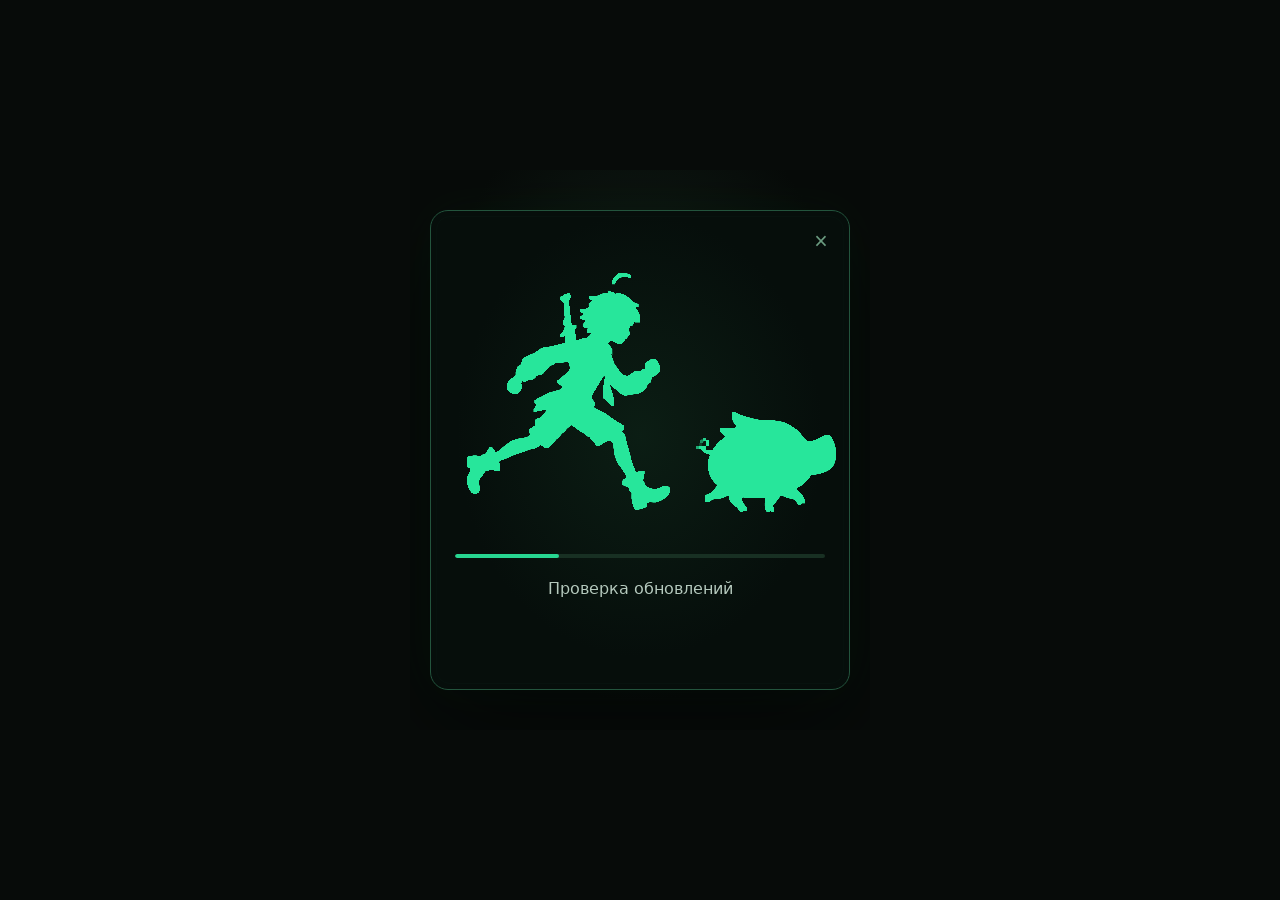
==== ui/index.html @ 2df4e23a "Add server picker with SinsWorld and upcoming Naruto server" ====
<!doctype html>
<html lang="ru"><head><meta charset="utf-8"><meta name="viewport" content="width=device-width,initial-scale=1">
<meta http-equiv="Content-Security-Policy" content="default-src 'self' data:; script-src 'self' 'unsafe-inline' 'unsafe-eval'; style-src 'self' 'unsafe-inline'; img-src 'self' data:; font-src 'self' data:; media-src 'self' https:; frame-src 'self'; connect-src 'none'; object-src 'none'; base-uri 'none'">
<title>SinsWorld</title><link rel="stylesheet" href="style.css"></head>
<body>
<div id="startup" class="startup"><iframe id="splash-frame" src="splash.html" title="Обновление лаунчера"></iframe><div id="startup-message" hidden><p id="startup-text"></p><button id="startup-continue">Открыть настройки</button><button id="startup-retry">Повторить</button></div></div>

<svg class="svg-library" xmlns="http://www.w3.org/2000/svg"><defs>
<symbol id="i-home" viewBox="0 0 24 24"><path d="m3 10 9-8 9 8M5 9v12h5v-7h4v7h5V9"/></symbol>
<symbol id="i-news" viewBox="0 0 24 24"><path d="M5 2h10l4 4v16H5zM14 2v5h5M8 11h8M8 15h8M8 19h6"/></symbol>
<symbol id="i-settings" viewBox="0 0 24 24"><path d="m9 2-1 3-3 1-3-1-1 4 3 2v3l-2 2 2 4 3-1 3 2 1 2 4-1v-3l3-2h3l1-4-3-2-1-3 1-3-4-2-2 2h-3z"/><circle cx="12" cy="12" r="3"/></symbol>
<symbol id="i-user" viewBox="0 0 24 24"><circle cx="12" cy="7" r="4"/><path d="M3 22v-3a9 9 0 0 1 18 0v3z"/></symbol>
<symbol id="i-lock" viewBox="0 0 24 24"><rect x="4" y="10" width="16" height="12" rx="2"/><path d="M8 10V6a4 4 0 0 1 8 0v4M12 15v3"/></symbol>
<symbol id="i-eye" viewBox="0 0 24 24"><path d="M2 12s4-7 10-7 10 7 10 7-4 7-10 7S2 12 2 12z"/><circle cx="12" cy="12" r="3"/></symbol>
<symbol id="i-folder" viewBox="0 0 24 24"><path d="M2 6V3h8l3 3h9v15H2z"/></symbol>
<symbol id="i-monitor" viewBox="0 0 24 24"><rect x="2" y="3" width="20" height="14" rx="1"/><path d="M12 17v5M6 22h12"/></symbol>
<symbol id="i-memory" viewBox="0 0 24 24"><rect x="5" y="5" width="14" height="14" rx="1"/><path d="M9 9h6v6H9zM8 1v4M12 1v4M16 1v4M8 19v4M12 19v4M16 19v4M1 8h4M1 12h4M1 16h4M19 8h4M19 12h4M19 16h4"/></symbol>
<symbol id="i-download" viewBox="0 0 24 24"><path d="M12 2v13m-5-5 5 5 5-5M3 16v6h18v-6"/></symbol>
</defs></svg>
<div id="app-stage" class="is-home"><div class="background"><img class="home-scene" src="home-scene.png" alt=""><img class="inner-scene" src="inner-scene.png" alt=""><video id="trailer" muted loop playsinline preload="metadata"></video></div><div class="shade"></div>
<div id="app" hidden>
<header><div class="brand"><span class="dragon-mark" aria-hidden="true">ϟ</span><span>SINS <b>WORLD</b></span></div><nav aria-label="Разделы лаунчера"><button class="active" data-page="home"><svg><use href="#i-home"/></svg>Играть</button><button data-page="news"><svg><use href="#i-news"/></svg>Новости</button><button data-page="settings"><svg><use href="#i-settings"/></svg>Настройки</button></nav><div class="drag-space pywebview-drag-region"></div><button id="profile-button"><span class="avatar" aria-hidden="true"></span><span id="profile-name">Аккаунт</span><span class="chevron">⌄</span></button><button id="music-toggle" type="button" aria-label="Выключить музыку" title="Музыка">♫</button><div class="window-controls"><button id="minimize" aria-label="Свернуть">−</button><button id="maximize" aria-label="Развернуть">□</button><button id="close" aria-label="Закрыть">×</button></div></header>
<main>
<section id="home" class="page active"><h1 class="wordmark">SINS <span>WORLD</span></h1><details id="server-selector" class="server-selector">
<summary aria-label="Выбор сервера"><span class="server-current"><span class="server-caption">Сервер</span><strong>SinsWorld</strong></span><span class="server-chevron" aria-hidden="true">⌄</span></summary>
<div class="server-menu" role="group" aria-label="Серверы">
<button id="server-sinsworld" class="server-option selected" type="button" aria-pressed="true"><span class="server-symbol" aria-hidden="true">S</span><span class="server-option-name">SinsWorld<small>Семь смертных грехов</small></span><span class="server-selected" aria-hidden="true">✓</span></button>
<button class="server-option coming-soon" type="button" disabled aria-label="Наруто — скоро"><span class="server-symbol naruto-symbol" aria-hidden="true">N</span><span class="server-option-name">Наруто<small>Новый мир шиноби</small></span><span class="server-soon">Скоро</span></button>
</div></details><button id="play" class="primary"><span class="play-icon">▶</span>Играть</button><button id="sync-mods" class="text-button">Проверить моды</button><span id="home-profile" hidden></span></section>
<section id="news" class="page"><h2>Новости</h2><div id="news-list" class="news-list"></div><button id="refresh-news" class="secondary">Обновить</button></section>
<section id="settings" class="page"><div class="settings-content"><h2>Настройки</h2><form id="settings-form">
<div class="settings-section active" data-settings-section="game">
<div class="setting-card"><svg><use href="#i-memory"/></svg><div><h3>Выделенная память</h3><p>Количество оперативной памяти,<br>выделяемой для игры.</p></div><div class="ram-control"><div><input name="ram_mb" aria-label="Память, МБ" type="range" min="1024" max="16384" step="1024"><output id="ram-value">6 ГБ</output></div><div class="range-ticks"><span>1 ГБ</span><span>4 ГБ</span><span>8 ГБ</span><span>16 ГБ</span></div></div></div>
<div class="setting-card"><svg><use href="#i-monitor"/></svg><div><h3>Разрешение экрана</h3><p>Выберите разрешение, в котором<br>будет запускаться игра.</p></div><select id="resolution-preset" aria-label="Разрешение экрана"><option value="1280x720">1280 × 720</option><option value="1600x900">1600 × 900</option><option value="1920x1080">1920 × 1080</option><option value="2560x1440">2560 × 1440</option><option value="3840x2160">3840 × 2160</option></select><input name="resolution_width" type="hidden"><input name="resolution_height" type="hidden"></div>
<div class="setting-card"><svg><use href="#i-monitor"/></svg><div><h3>Полноэкранный режим</h3><p>Запускать игру в полноэкранном режиме.</p></div><label class="switch"><input name="fullscreen" type="checkbox" aria-label="Полноэкранный режим"><span></span></label></div>
<div class="setting-card"><svg><use href="#i-folder"/></svg><div><h3>Папка игры</h3><p>Путь к папке с установленной игрой.</p></div><button id="game-folder" class="folder-field" type="button"><span id="game-directory">Папка игры</span><svg><use href="#i-folder"/></svg></button></div>
</div>
<div class="setting-card music-setting"><svg><use href="#i-monitor"/></svg><div><h3>Фоновая музыка</h3><p>Саундтреки мира SinsWorld.</p></div><input type="range" id="music-volume" aria-label="Громкость музыки" min="0" max="100" value="20"><button id="music-setting-toggle" type="button" class="text-button">Выключить</button></div><div class="form-actions"><button class="text-button save-settings" type="submit">✓ Сохранить изменения</button><span id="settings-result" role="status"></span></div></form></div></section>
<section id="account" class="page" data-mode="login"><div class="account-card"><div class="account-emblem"><svg><use href="#i-user"/></svg></div><h2 id="account-title">Вход в <span>аккаунт</span></h2><div id="signed-in" hidden><p id="signed-name"></p><button class="secondary" id="logout">Выйти</button></div><div id="account-forms"><form id="account-form" class="account-form"><label>Ник<div class="input-icon"><svg><use href="#i-user"/></svg><input id="nickname" placeholder="Введите ник" autocomplete="username" pattern="[A-Za-z0-9_]{3,16}" maxlength="16" required></div></label><label id="password-label">Пароль<div class="input-icon"><svg><use href="#i-lock"/></svg><input id="password" placeholder="Введите пароль" type="password" minlength="12" maxlength="128" autocomplete="current-password" required><button type="button" class="password-toggle" data-password="password" aria-label="Показать пароль"><svg><use href="#i-eye"/></svg></button></div></label><label id="repeat-label" hidden>Повтор пароля<div class="input-icon"><svg><use href="#i-lock"/></svg><input id="repeat" placeholder="Повторите пароль" type="password" maxlength="128" autocomplete="new-password"><button type="button" class="password-toggle" data-password="repeat" aria-label="Показать повтор пароля"><svg><use href="#i-eye"/></svg></button></div></label><label id="recovery-label" hidden>Код восстановления<input id="recovery" autocomplete="off"></label><label id="remember-label" class="check"><input id="remember" type="checkbox">Запомнить меня</label><button class="primary" id="account-submit">Войти</button></form><div class="auth-links"><button data-auth="register">Создать аккаунт</button><button data-auth="login" hidden>Уже есть аккаунт? Войти</button><button data-auth="recover">Восстановить доступ</button></div><p id="register-hint" class="hint" hidden>Сохраните код восстановления после регистрации.</p><div id="local-account" hidden><button id="local-profile" class="text-button">Использовать ник локально</button><p class="hint">Сервис аккаунтов ещё не подключён. Локальный ник не заменяет вход на сервере.</p></div></div><p id="account-result" class="hint" role="status"></p><div id="recovery-result" hidden><p>Сохраните код восстановления:</p><code id="recovery-code"></code><p class="hint">Код показывается один раз. Не передавайте его другим.</p></div></div></section>
</main>
<footer><div id="operation"><span class="status-dot"></span><div id="operation-progress" class="progress" hidden><i id="operation-fill"></i></div><span id="operation-text">Готов к запуску</span></div><button id="video-toggle" class="text-button" hidden>Пауза видео</button><span id="version"></span></footer>
</div></div><div id="toast" role="status" hidden></div>
<audio id="background-music" preload="metadata"></audio><script src="app.js"></script></body></html>
---- ui/style.css ----
@font-face{font-family:SinceSans;src:url(font.ttf)}:root{color-scheme:dark;--green:#42e6ad;--muted:#93a3a2;--line:#9cc4b520}*{box-sizing:border-box}body{margin:0;background:#050b09;color:#eff4f2;font:22px SinceSans,'Segoe UI',sans-serif;overflow:hidden}button,input,select{font:inherit}button{cursor:pointer;color:inherit;border:0;background:none}button:disabled{opacity:.45;cursor:wait}button:focus-visible,input:focus-visible,select:focus-visible{outline:2px solid var(--green);outline-offset:5px}[hidden]{display:none!important}.svg-library{position:absolute;width:0;height:0}svg{width:30px;height:30px;fill:none;stroke:currentColor;stroke-width:1.5;stroke-linecap:round;stroke-linejoin:round;flex-shrink:0}#app-stage{width:1672px;height:941px;position:absolute;top:50%;left:50%;transform-origin:center;overflow:hidden;isolation:isolate}.background,.shade{position:absolute;inset:0;z-index:-2}.background img,.background video{width:100%;height:100%;position:absolute;inset:0;object-fit:cover}.home-scene{display:none}.is-home .home-scene{display:block}.is-home .inner-scene{display:none}.background video{opacity:0;transition:opacity .8s}.background video.ready{opacity:.55}.shade{z-index:-1;background:linear-gradient(90deg,#020b08b5,#020b0870 55%,#020b087a)}.is-home .shade{background:linear-gradient(0deg,#020706aa,transparent 55%)}header{position:absolute;top:0;left:0;width:100%;height:94px;display:flex;align-items:center;padding:0 32px 0 46px;gap:35px;border-bottom:1px solid #adc9bb19;background:#02090770;z-index:3}.brand{display:flex;align-items:center;gap:24px;white-space:nowrap;font-size:22px;letter-spacing:5px;width:285px}.brand b{font-weight:400;color:var(--green)}.dragon-mark{font-family:Georgia,serif;color:var(--green);font-size:60px;line-height:1;transform:rotate(-15deg)}nav{display:flex;height:100%;gap:40px}nav button{display:flex;align-items:center;gap:18px;position:relative;padding:0 5px;font-size:22px;color:#9ea9ad;white-space:nowrap}nav button svg{width:31px;height:31px}nav button.active{color:var(--green)}nav button.active:after{content:'';position:absolute;bottom:0;height:2px;background:var(--green);left:0;right:0}nav button:hover{color:#f5fffb}.drag-space{align-self:stretch;flex:1;min-width:35px}#profile-button{display:flex;gap:15px;align-items:center;font-size:21px;white-space:nowrap;max-width:255px}.avatar{display:grid;place-items:center;width:40px;height:40px;background:linear-gradient(135deg,#9b7852,#60513b 50%,#273f38);font-size:30px;color:#e3d7aa;border-radius:3px}#profile-name{max-width:155px;overflow:hidden;text-overflow:ellipsis}.chevron{font-size:24px;color:#b4c7c2}.window-controls{display:flex;gap:15px}.window-controls button{font-size:30px;font-weight:200;width:32px;height:40px;color:#aab5b7}.window-controls button:hover{color:white}.window-controls #close:hover{color:#f19191}.is-home header{background:transparent;border:0;padding-left:60px;gap:28px}.is-home header .brand{display:none}.is-home nav{gap:50px;height:86px}.is-home nav button.active{color:#f5f8f6}.is-home nav button.active svg{color:var(--green)}
.page{display:none}.page.active{display:block}#home .wordmark{position:absolute;left:60px;top:429px;margin:0;font:52px Georgia,'Times New Roman',serif;letter-spacing:14px;font-weight:400;white-space:nowrap;line-height:1.8;text-shadow:0 2px 12px #000}#home .wordmark span{color:#409c7f}#play{position:absolute;left:60px;top:768px;width:393px;height:110px;display:flex;align-items:center;justify-content:center;gap:30px;font-size:42px;letter-spacing:1px;font-weight:400;border-radius:4px;background:linear-gradient(135deg,#2e9b74,#15634b);border:1px solid #40bd95;color:#e6f1e9}#play:hover{filter:brightness(1.16)}.play-icon{font-size:49px}#sync-mods{position:absolute;left:66px;top:883px;font-size:15px;color:#9ab8aa}.is-home footer{left:auto;right:58px;bottom:58px;width:580px;justify-content:flex-end;background:transparent;border:0;align-items:flex-end}#home-profile{display:none}h2{font-size:49px;font-weight:600;letter-spacing:-1px;margin:0 0 34px}h3{font-size:23px;font-weight:600;margin:0 0 8px}.eyebrow{color:var(--green);font-size:15px;letter-spacing:3px}.primary{background:linear-gradient(125deg,#00b798,#007258);color:#f6fffc;border:1px solid #12dcb4;border-radius:9px;padding:19px 27px;font-weight:600;transition:filter .15s}.primary:hover{filter:brightness(1.15)}.secondary{border:1px solid #427260;border-radius:6px;padding:12px 20px;color:#c3e3d5;background:#0d1c16c9}.secondary:hover{border-color:var(--green)}.text-button{font-size:18px;color:var(--green);padding:9px 0}.text-button:hover{color:#b7ffe6}input,select{display:block;width:100%;padding:14px 18px;background:#08130feb;border:1px solid #879b98;border-radius:9px;color:#edf3f0;outline:none}label{display:block;color:#d6dfdc;font-size:19px}label input{margin-top:9px}input::placeholder{color:#8c9998}input:focus,select:focus{border-color:var(--green)}.hint{color:var(--muted);font-size:17px;line-height:1.7}.check{display:flex;align-items:center;gap:15px;font-size:21px}.check input{display:inline;width:24px;height:24px;margin:0;accent-color:#00cd9b}#news{position:absolute;left:60px;top:162px;width:1163px;max-height:710px;overflow:auto;padding-bottom:30px}#news h2{font-size:64px;margin-bottom:35px}.news-item{padding:27px 0;border-top:1px solid #71958842}.news-item h3{font-size:30px;margin:10px 0}.news-item time{font-size:15px;color:var(--green)}.news-item p{font-size:21px;line-height:1.7;white-space:pre-wrap;color:#aab6b7}.news-item:first-child{padding:46px 40px 40px;min-height:304px;border:1px solid #71958869;border-radius:10px;background:linear-gradient(90deg,#07120fe8,#07120f66),url(world.png) center/cover;margin-bottom:32px}.news-item:first-child h3{font-size:43px;max-width:670px}.news-item:first-child p{max-width:620px}.news-item:first-child time{text-transform:uppercase;letter-spacing:2px}.news-item summary{color:var(--green);cursor:pointer;margin-top:15px}#refresh-news{margin-top:10px}
#settings{position:absolute;left:0;top:94px;width:100%;height:794px}.settings-tabs{position:absolute;left:38px;top:88px;width:287px;height:640px;border-right:1px solid #9cc4b51a;display:flex;flex-direction:column;gap:12px;padding-right:22px}.settings-tabs button{display:flex;align-items:center;gap:30px;height:58px;text-align:left;padding:0 29px;color:#8c9ca5;font-size:23px;border-radius:6px;position:relative}.settings-tabs button span{font-size:36px;width:30px;line-height:1}.settings-tabs button.selected{color:#eff9f5;background:#10271fbb}.settings-tabs button.selected:before{content:'';position:absolute;left:0;top:0;bottom:0;width:5px;border-radius:3px;background:var(--green)}.settings-tabs svg{color:#a0dfcb}.settings-content{position:absolute;left:358px;top:75px;width:897px;max-height:720px;overflow:auto;scrollbar-width:thin;scrollbar-color:#395c4c transparent;padding-bottom:20px}#settings h2{margin:0 0 34px}.settings-section{display:none}.settings-section.active{display:block}.setting-card{display:flex;align-items:center;gap:32px;border:1px solid #78908430;background:#0b1815a3;border-radius:12px;padding:24px 28px;margin-bottom:20px;min-height:125px}.setting-card>svg{width:34px;height:34px;color:#b7c5c5}.setting-card>div:not(.ram-control){min-width:315px}.setting-card h3{font-size:22px;white-space:nowrap}.setting-card p{margin:0;font-size:17px;line-height:1.4;color:#81949b}.setting-card select{width:393px;margin-left:auto;font-size:21px;border-color:#4061535e;background:#08130e80}.ram-control{margin-left:auto;width:425px}.ram-control>div:first-child{display:flex;align-items:center;gap:28px}.ram-control input{appearance:none;flex:1;width:300px;height:9px;border:0;border-radius:9px;padding:0;margin:0;background:linear-gradient(to right,var(--green) var(--range,33%),#273431 var(--range,33%));accent-color:var(--green)}.ram-control input::-webkit-slider-thumb{appearance:none;width:22px;height:22px;border:5px solid #96f3cd;border-radius:50%;background:#32cf90;box-shadow:0 0 0 4px #3fc38e1a}.ram-control output{color:var(--green);border:1px solid #35574b6b;border-radius:6px;font-size:23px;font-weight:600;text-align:center;min-width:90px;padding:9px 8px}.range-ticks{display:flex;justify-content:space-between;width:300px;margin-top:16px;font-size:14px;color:#7d929b}.switch{margin-left:auto;cursor:pointer}.switch input{position:absolute;opacity:0;width:1px;height:1px}.switch span{display:block;width:61px;height:34px;border-radius:30px;background:#34463f;padding:5px;transition:background .2s}.switch span:before{content:'';display:block;width:24px;height:24px;border-radius:50%;background:#e8fff5;transition:transform .2s}.switch input:checked+span{background:#30c58b}.switch input:checked+span:before{transform:translateX(27px)}.switch input:focus-visible+span{outline:2px solid var(--green);outline-offset:4px}.folder-field{display:flex;align-items:center;justify-content:space-between;gap:15px;margin-left:auto;padding:12px 15px;border:1px solid #40615377;border-radius:7px;width:405px;color:#91a1a8;font-size:18px;min-width:0;text-align:left}.folder-field span{overflow:hidden;text-overflow:ellipsis;white-space:nowrap}.folder-field svg{width:28px;height:28px}.settings-section>label{margin-bottom:24px}.settings-section details{margin-top:28px}.settings-section details label{margin-top:18px}.settings-section summary{color:#92b7a7;cursor:pointer}.form-actions{border-top:1px solid #9cc4b51a;padding-top:15px;display:flex;gap:25px;align-items:center}.save-settings{color:var(--green);font-size:18px}#settings-result{color:var(--green);font-size:16px}
#account{position:absolute;inset:94px 0 0;overflow:auto;scrollbar-width:thin;scrollbar-color:#395c4c transparent}#account .account-card{position:relative;margin-left:315px;padding-top:91px;width:510px;padding-bottom:55px}.account-emblem{display:flex;align-items:center;justify-content:center;width:130px;height:130px;border:1px solid #00a87e;border-radius:50%;color:#00e7bc;margin:0 auto 19px}.account-emblem svg{width:64px;height:64px;stroke-width:1.4}.account-card h2{text-align:center;font-size:38px;font-weight:600;letter-spacing:-.5px;white-space:nowrap;margin:0 0 48px}.account-card h2 span{color:#00e2b3}.account-form{display:grid;gap:24px}.account-form label{font-size:19px}.input-icon{position:relative;margin-top:9px}.input-icon input{height:54px;border-radius:9px;padding:12px 52px;margin:0;background:#07110cad}.input-icon>svg{position:absolute;left:17px;top:15px;width:24px;height:24px;color:#8d9999;pointer-events:none}.password-toggle{position:absolute;right:12px;top:12px;padding:3px;color:#8d9999}.password-toggle svg{width:24px;height:24px}.account-form .check{font-size:21px;margin-top:0}.account-form .primary{height:66px;font-size:23px;margin-top:0}.auth-links{display:flex;justify-content:space-between;gap:25px;margin-top:19px}.auth-links button{padding:0 0 3px;border-bottom:1px dashed #00d6aa;color:#00e2b3;font-size:20px;white-space:nowrap}#local-account{margin-top:25px}#local-account .hint{font-size:14px;margin-top:5px}#local-profile{font-size:16px}#account[data-mode=register] .account-card{margin-left:342px;width:456px;padding-top:62px}#account[data-mode=register] .account-card h2{font-size:43px;margin:0 0 29px}#account[data-mode=register] .account-emblem{margin-bottom:18px}#account[data-mode=register] .account-form{gap:21px}#account[data-mode=register] .auth-links{justify-content:center;margin-top:24px}#register-hint{text-align:center;font-size:15px}code{display:block;padding:16px;background:#13251a;color:#b9f9db;user-select:all;overflow-wrap:anywhere}
footer{position:absolute;bottom:20px;left:60px;right:60px;display:flex;align-items:center;gap:22px;color:#a5b8ae;font-size:15px;pointer-events:none}footer button{pointer-events:auto}#operation{display:flex;align-items:center;gap:16px;position:relative;min-width:0}.status-dot{width:15px;height:15px;border-radius:50%;background:#20a980;flex-shrink:0}#operation-text{overflow:hidden;white-space:nowrap;text-overflow:ellipsis;max-width:660px}.progress{position:absolute;bottom:38px;left:0;width:100%;height:4px;background:#203b2b;overflow:hidden}.progress i{display:block;height:100%;background:var(--green);width:0;transition:width .2s}#version{font-size:12px;opacity:.5;margin-left:auto}.is-home #version{display:none}.startup{position:fixed;inset:0;display:grid;place-content:center;background:#070b09;z-index:20}.startup iframe{width:460px;height:min(560px,100vh);border:0;background:transparent}#startup-message{max-width:430px;text-align:center;color:#9db3a5;padding:12px 18px;position:absolute;bottom:10px;left:50%;transform:translateX(-50%);background:#08150ef5;border-radius:9px;line-height:1.6;font-size:12px}#startup-message button{border:1px solid #365e44;padding:8px;margin:3px;border-radius:5px}#toast{position:fixed;bottom:40px;right:28px;max-width:460px;padding:15px 20px;border:1px solid #36664a;border-radius:8px;background:#102319f5;font-size:14px;line-height:1.7;z-index:25}@media(prefers-reduced-motion:reduce){*,*:before,*:after{transition:none!important;animation:none!important}}
.dragon-mark{display:block;flex:0 0 49px;width:49px;height:72px;background:url(home-scene.png) -46px -27px/334.4px 188.2px;color:transparent;transform:none}
.setting-card:nth-child(n+3){min-height:100px;padding-top:20px;padding-bottom:20px}
.avatar{position:relative;background:linear-gradient(#929791 0 28%,#6a726b 28% 82%,#999e98 82%);border-radius:2px}.avatar:before{content:'';position:absolute;left:7px;top:15px;width:7px;height:7px;background:#202c29;box-shadow:18px 0 #202c29,8px 12px #454f48}

/* Compact player settings: no administrator fields or unused sidebar. */
.settings-content{left:358px;top:60px;width:897px;max-height:740px}.setting-card{min-height:108px;margin-bottom:15px;padding:19px 26px}.setting-card:nth-child(n+3){min-height:85px;padding-top:15px;padding-bottom:15px}.music-setting input{accent-color:var(--green);width:210px;padding:0;height:7px;margin-left:auto}.music-setting .text-button{font-size:17px;min-width:105px}#music-toggle{font-size:27px;color:var(--green);padding:5px;min-width:32px}#music-toggle.muted{color:#72877d}#version{display:none}#settings h2{margin-bottom:25px}.form-actions{padding-top:6px}#sync-mods{display:none}
.settings-content{left:60px;width:1163px}

/* Server picker follows the existing minimal green launcher controls. */
.server-selector{position:absolute;left:60px;top:651px;width:393px;z-index:4}
.server-selector summary{list-style:none;display:flex;align-items:center;justify-content:space-between;height:84px;padding:15px 23px;background:#07130fdb;border:1px solid #6b9c844f;border-radius:5px;cursor:pointer;user-select:none}
.server-selector summary::-webkit-details-marker{display:none}
.server-selector summary:hover,.server-selector[open] summary{border-color:#56cda3}
.server-selector summary:focus-visible{outline:2px solid var(--green);outline-offset:5px}
.server-current{display:flex;flex-direction:column;gap:5px;text-align:left}
.server-caption{font-size:14px;color:#91a99c;letter-spacing:1px}
.server-current strong{font-size:25px;font-weight:500}
.server-chevron{color:#a0bfaf;font-size:25px;transition:transform .15s}
.server-selector[open] .server-chevron{transform:rotate(180deg)}
.server-menu{position:absolute;bottom:calc(100% + 10px);width:100%;padding:8px;background:#08150ff5;border:1px solid #628f765c;border-radius:7px;box-shadow:0 12px 32px #0005}
.server-option{display:flex;align-items:center;gap:14px;width:100%;padding:16px 12px;text-align:left;border-radius:4px;min-height:86px}
.server-option.selected{background:#17372b;color:#effbf5}
.server-option.selected:hover{background:#204d3b}
.server-symbol{display:grid;place-items:center;width:42px;height:42px;border-radius:6px;border:1px solid #58b28d66;color:#74d5ac;font-size:24px}
.server-option-name{display:flex;flex:1;min-width:0;flex-direction:column;gap:6px;font-size:23px}
.server-option-name small{font-size:13px;color:#91a99c;white-space:nowrap}
.server-selected{font-size:23px;color:var(--green)}
.server-option.coming-soon{opacity:1;color:#9aa99f;cursor:not-allowed}
.naruto-symbol{color:#cfa16e;border-color:#b9874f4d}
.server-soon{font-size:13px;padding:5px 9px;border-radius:4px;background:#a4773b22;color:#d7b585;white-space:nowrap}
.server-selector summary[aria-disabled=true]{opacity:.5;cursor:wait}
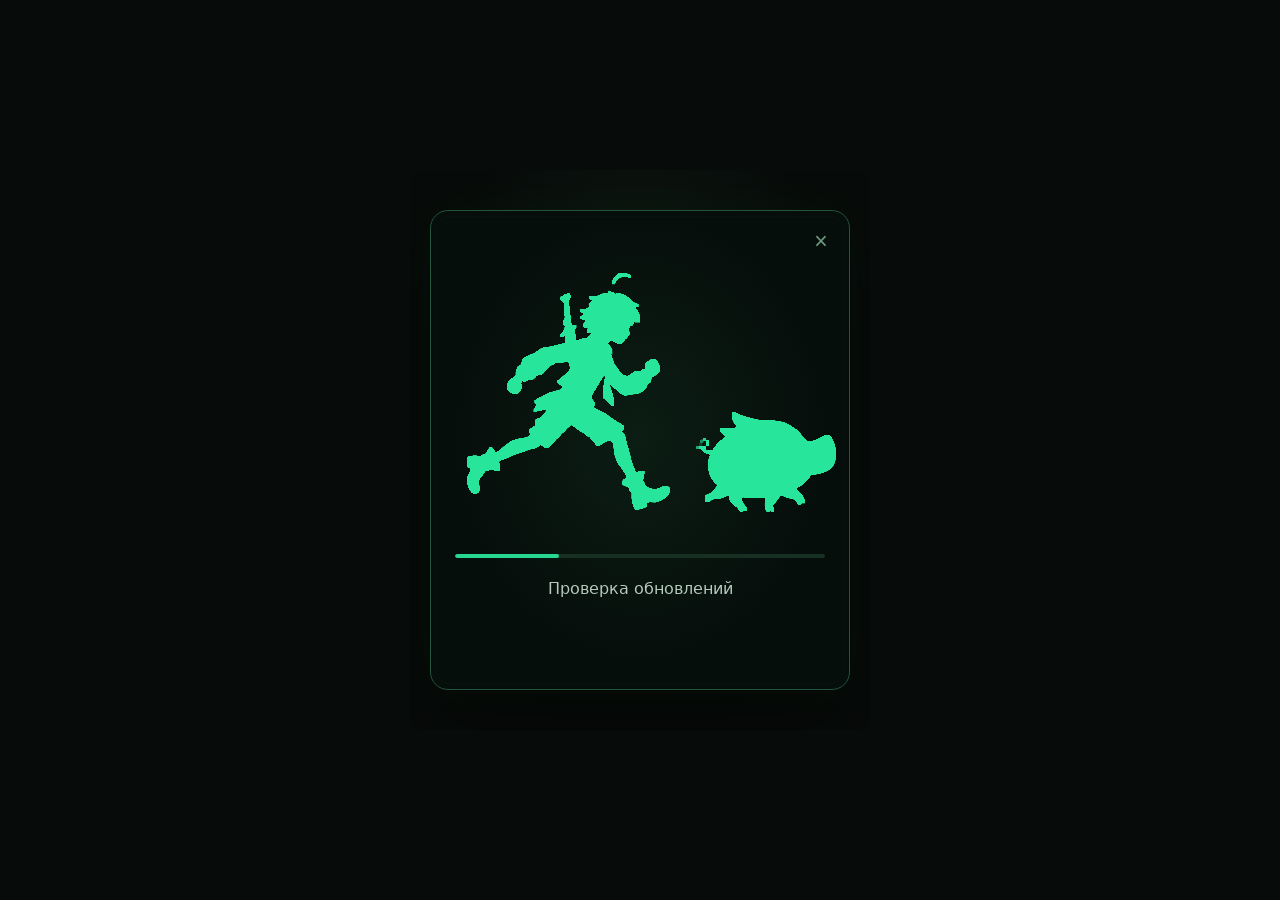
==== commit b3f84068: "Synchronize launcher profile head with authenticated SkinsRestorer skin; release 1.2.8" ====
--- a/ui/index.html
+++ b/ui/index.html
@@ -17,16 +17,17 @@
 <symbol id="i-memory" viewBox="0 0 24 24"><rect x="5" y="5" width="14" height="14" rx="1"/><path d="M9 9h6v6H9zM8 1v4M12 1v4M16 1v4M8 19v4M12 19v4M16 19v4M1 8h4M1 12h4M1 16h4M19 8h4M19 12h4M19 16h4"/></symbol>
 <symbol id="i-download" viewBox="0 0 24 24"><path d="M12 2v13m-5-5 5 5 5-5M3 16v6h18v-6"/></symbol>
 </defs></svg>
-<div id="app-stage" class="is-home"><div class="background"><img class="home-scene" src="home-scene.png" alt=""><img class="inner-scene" src="inner-scene.png" alt=""><video id="trailer" muted loop playsinline preload="metadata"></video></div><div class="shade"></div>
+<div id="app-stage" class="is-home"><div class="background"><img class="home-scene" src="home-scene.png" alt=""><img class="naruto-scene" src="naruto-scene.png" alt=""><img class="solo-scene" src="solo-scene.png" alt=""><img class="inner-scene" src="inner-scene.png" alt=""><video id="trailer" muted loop playsinline preload="metadata"></video></div><div class="shade"></div>
 <div id="app" hidden>
-<header><div class="brand"><span class="dragon-mark" aria-hidden="true">ϟ</span><span>SINS <b>WORLD</b></span></div><nav aria-label="Разделы лаунчера"><button class="active" data-page="home"><svg><use href="#i-home"/></svg>Играть</button><button data-page="news"><svg><use href="#i-news"/></svg>Новости</button><button data-page="settings"><svg><use href="#i-settings"/></svg>Настройки</button></nav><div class="drag-space pywebview-drag-region"></div><button id="profile-button"><span class="avatar" aria-hidden="true"></span><span id="profile-name">Аккаунт</span><span class="chevron">⌄</span></button><button id="music-toggle" type="button" aria-label="Выключить музыку" title="Музыка">♫</button><div class="window-controls"><button id="minimize" aria-label="Свернуть">−</button><button id="maximize" aria-label="Развернуть">□</button><button id="close" aria-label="Закрыть">×</button></div></header>
+<header><div class="brand"><span class="dragon-mark" aria-hidden="true">ϟ</span><span>SINS <b>WORLD</b></span></div><nav aria-label="Разделы лаунчера"><button class="active" data-page="home"><svg><use href="#i-home"/></svg>Играть</button><button data-page="news"><svg><use href="#i-news"/></svg>Новости</button><button data-page="settings"><svg><use href="#i-settings"/></svg>Настройки</button></nav><div class="drag-space pywebview-drag-region"></div><button id="profile-button"><span class="avatar" aria-hidden="true"><canvas id="profile-head" width="32" height="32" hidden></canvas></span><span id="profile-name">Аккаунт</span><span class="chevron">⌄</span></button><button id="music-toggle" type="button" aria-label="Выключить музыку" title="Музыка">♫</button><div class="window-controls"><button id="minimize" aria-label="Свернуть">−</button><button id="maximize" aria-label="Развернуть">□</button><button id="close" aria-label="Закрыть">×</button></div></header>
 <main>
-<section id="home" class="page active"><h1 class="wordmark">SINS <span>WORLD</span></h1><details id="server-selector" class="server-selector">
-<summary aria-label="Выбор сервера"><span class="server-current"><span class="server-caption">Сервер</span><strong>SinsWorld</strong></span><span class="server-chevron" aria-hidden="true">⌄</span></summary>
+<section id="home" class="page active"><h1 id="server-wordmark" class="wordmark">SINS <span>WORLD</span></h1><p id="server-subtitle" class="server-subtitle" hidden>МИР ШИНОБИ</p><details id="server-selector" class="server-selector">
+<summary aria-label="Выбор сервера"><span class="server-current"><span class="server-caption">Сервер</span><strong id="selected-server-name">SinsWorld</strong></span><span class="server-chevron" aria-hidden="true">⌄</span></summary>
 <div class="server-menu" role="group" aria-label="Серверы">
 <button id="server-sinsworld" class="server-option selected" type="button" aria-pressed="true"><span class="server-symbol" aria-hidden="true">S</span><span class="server-option-name">SinsWorld<small>Семь смертных грехов</small></span><span class="server-selected" aria-hidden="true">✓</span></button>
-<button class="server-option coming-soon" type="button" disabled aria-label="Наруто — скоро"><span class="server-symbol naruto-symbol" aria-hidden="true">N</span><span class="server-option-name">Наруто<small>Новый мир шиноби</small></span><span class="server-soon">Скоро</span></button>
-</div></details><button id="play" class="primary"><span class="play-icon">▶</span>Играть</button><button id="sync-mods" class="text-button">Проверить моды</button><span id="home-profile" hidden></span></section>
+<button id="server-naruto" class="server-option coming-soon" type="button" aria-pressed="false" aria-label="Наруто — скоро"><span class="server-symbol naruto-symbol" aria-hidden="true">N</span><span class="server-option-name">Наруто<small>Новый мир шиноби</small></span><span class="server-soon">Скоро</span></button>
+<button id="server-solo" class="server-option coming-soon" type="button" aria-pressed="false" aria-label="Solo Leveling — скоро"><span class="server-symbol solo-symbol" aria-hidden="true">SL</span><span class="server-option-name">Solo Leveling<small>Поднятие уровня в одиночку</small></span><span class="server-soon">Скоро</span></button>
+</div></details><button id="play" class="primary"><span class="play-icon" id="play-icon">▶</span><span id="play-label">Играть</span></button><button id="sync-mods" class="text-button">Проверить моды</button><span id="home-profile" hidden></span></section>
 <section id="news" class="page"><h2>Новости</h2><div id="news-list" class="news-list"></div><button id="refresh-news" class="secondary">Обновить</button></section>
 <section id="settings" class="page"><div class="settings-content"><h2>Настройки</h2><form id="settings-form">
 <div class="settings-section active" data-settings-section="game">
@@ -35,9 +36,9 @@
 <div class="setting-card"><svg><use href="#i-monitor"/></svg><div><h3>Полноэкранный режим</h3><p>Запускать игру в полноэкранном режиме.</p></div><label class="switch"><input name="fullscreen" type="checkbox" aria-label="Полноэкранный режим"><span></span></label></div>
 <div class="setting-card"><svg><use href="#i-folder"/></svg><div><h3>Папка игры</h3><p>Путь к папке с установленной игрой.</p></div><button id="game-folder" class="folder-field" type="button"><span id="game-directory">Папка игры</span><svg><use href="#i-folder"/></svg></button></div>
 </div>
-<div class="setting-card music-setting"><svg><use href="#i-monitor"/></svg><div><h3>Фоновая музыка</h3><p>Саундтреки мира SinsWorld.</p></div><input type="range" id="music-volume" aria-label="Громкость музыки" min="0" max="100" value="20"><button id="music-setting-toggle" type="button" class="text-button">Выключить</button></div><div class="form-actions"><button class="text-button save-settings" type="submit">✓ Сохранить изменения</button><span id="settings-result" role="status"></span></div></form></div></section>
+<div class="setting-card music-setting"><svg><use href="#i-monitor"/></svg><div><h3>Фоновая музыка</h3><p id="music-description">SinsWorld · Peaceful Forest</p></div><input type="range" id="music-volume" aria-label="Громкость музыки" min="0" max="100" value="20"><button id="music-setting-toggle" type="button" class="text-button">Выключить</button></div><details id="music-credits" class="music-credits" hidden><summary>О музыке</summary><p><span id="music-credits-tracks"></span> — Kevin MacLeod (incompetech.com). Лицензия Creative Commons Attribution 4.0: https://creativecommons.org/licenses/by/4.0/ . Аудио перекодировано в Ogg Vorbis. Тематическая подборка для сервера.</p></details><div class="form-actions"><button class="text-button save-settings" type="submit">✓ Сохранить изменения</button><span id="settings-result" role="status"></span></div></form></div></section>
 <section id="account" class="page" data-mode="login"><div class="account-card"><div class="account-emblem"><svg><use href="#i-user"/></svg></div><h2 id="account-title">Вход в <span>аккаунт</span></h2><div id="signed-in" hidden><p id="signed-name"></p><button class="secondary" id="logout">Выйти</button></div><div id="account-forms"><form id="account-form" class="account-form"><label>Ник<div class="input-icon"><svg><use href="#i-user"/></svg><input id="nickname" placeholder="Введите ник" autocomplete="username" pattern="[A-Za-z0-9_]{3,16}" maxlength="16" required></div></label><label id="password-label">Пароль<div class="input-icon"><svg><use href="#i-lock"/></svg><input id="password" placeholder="Введите пароль" type="password" minlength="12" maxlength="128" autocomplete="current-password" required><button type="button" class="password-toggle" data-password="password" aria-label="Показать пароль"><svg><use href="#i-eye"/></svg></button></div></label><label id="repeat-label" hidden>Повтор пароля<div class="input-icon"><svg><use href="#i-lock"/></svg><input id="repeat" placeholder="Повторите пароль" type="password" maxlength="128" autocomplete="new-password"><button type="button" class="password-toggle" data-password="repeat" aria-label="Показать повтор пароля"><svg><use href="#i-eye"/></svg></button></div></label><label id="recovery-label" hidden>Код восстановления<input id="recovery" autocomplete="off"></label><label id="remember-label" class="check"><input id="remember" type="checkbox">Запомнить меня</label><button class="primary" id="account-submit">Войти</button></form><div class="auth-links"><button data-auth="register">Создать аккаунт</button><button data-auth="login" hidden>Уже есть аккаунт? Войти</button><button data-auth="recover">Восстановить доступ</button></div><p id="register-hint" class="hint" hidden>Сохраните код восстановления после регистрации.</p><div id="local-account" hidden><button id="local-profile" class="text-button">Использовать ник локально</button><p class="hint">Сервис аккаунтов ещё не подключён. Локальный ник не заменяет вход на сервере.</p></div></div><p id="account-result" class="hint" role="status"></p><div id="recovery-result" hidden><p>Сохраните код восстановления:</p><code id="recovery-code"></code><p class="hint">Код показывается один раз. Не передавайте его другим.</p></div></div></section>
 </main>
 <footer><div id="operation"><span class="status-dot"></span><div id="operation-progress" class="progress" hidden><i id="operation-fill"></i></div><span id="operation-text">Готов к запуску</span></div><button id="video-toggle" class="text-button" hidden>Пауза видео</button><span id="version"></span></footer>
-</div></div><div id="toast" role="status" hidden></div>
+</div></div><section id="required-update" class="required-update" role="dialog" aria-modal="true" aria-labelledby="required-update-title" hidden><div class="update-card"><span class="update-emblem" aria-hidden="true">↓</span><h2 id="required-update-title">Доступна новая версия</h2><p id="required-update-message">Обновите лаунчер для продолжения.</p><button id="download-new" class="primary">Скачать новый</button><p id="required-update-status" role="status">Загрузка и установка начнутся здесь, без браузера.</p><button id="update-close" class="text-button">Закрыть лаунчер</button></div></section><div id="toast" role="status" hidden></div>
 <audio id="background-music" preload="metadata"></audio><script src="app.js"></script></body></html>
--- a/ui/style.css
+++ b/ui/style.css
@@ -2,13 +2,13 @@
 .page{display:none}.page.active{display:block}#home .wordmark{position:absolute;left:60px;top:429px;margin:0;font:52px Georgia,'Times New Roman',serif;letter-spacing:14px;font-weight:400;white-space:nowrap;line-height:1.8;text-shadow:0 2px 12px #000}#home .wordmark span{color:#409c7f}#play{position:absolute;left:60px;top:768px;width:393px;height:110px;display:flex;align-items:center;justify-content:center;gap:30px;font-size:42px;letter-spacing:1px;font-weight:400;border-radius:4px;background:linear-gradient(135deg,#2e9b74,#15634b);border:1px solid #40bd95;color:#e6f1e9}#play:hover{filter:brightness(1.16)}.play-icon{font-size:49px}#sync-mods{position:absolute;left:66px;top:883px;font-size:15px;color:#9ab8aa}.is-home footer{left:auto;right:58px;bottom:58px;width:580px;justify-content:flex-end;background:transparent;border:0;align-items:flex-end}#home-profile{display:none}h2{font-size:49px;font-weight:600;letter-spacing:-1px;margin:0 0 34px}h3{font-size:23px;font-weight:600;margin:0 0 8px}.eyebrow{color:var(--green);font-size:15px;letter-spacing:3px}.primary{background:linear-gradient(125deg,#00b798,#007258);color:#f6fffc;border:1px solid #12dcb4;border-radius:9px;padding:19px 27px;font-weight:600;transition:filter .15s}.primary:hover{filter:brightness(1.15)}.secondary{border:1px solid #427260;border-radius:6px;padding:12px 20px;color:#c3e3d5;background:#0d1c16c9}.secondary:hover{border-color:var(--green)}.text-button{font-size:18px;color:var(--green);padding:9px 0}.text-button:hover{color:#b7ffe6}input,select{display:block;width:100%;padding:14px 18px;background:#08130feb;border:1px solid #879b98;border-radius:9px;color:#edf3f0;outline:none}label{display:block;color:#d6dfdc;font-size:19px}label input{margin-top:9px}input::placeholder{color:#8c9998}input:focus,select:focus{border-color:var(--green)}.hint{color:var(--muted);font-size:17px;line-height:1.7}.check{display:flex;align-items:center;gap:15px;font-size:21px}.check input{display:inline;width:24px;height:24px;margin:0;accent-color:#00cd9b}#news{position:absolute;left:60px;top:162px;width:1163px;max-height:710px;overflow:auto;padding-bottom:30px}#news h2{font-size:64px;margin-bottom:35px}.news-item{padding:27px 0;border-top:1px solid #71958842}.news-item h3{font-size:30px;margin:10px 0}.news-item time{font-size:15px;color:var(--green)}.news-item p{font-size:21px;line-height:1.7;white-space:pre-wrap;color:#aab6b7}.news-item:first-child{padding:46px 40px 40px;min-height:304px;border:1px solid #71958869;border-radius:10px;background:linear-gradient(90deg,#07120fe8,#07120f66),url(world.png) center/cover;margin-bottom:32px}.news-item:first-child h3{font-size:43px;max-width:670px}.news-item:first-child p{max-width:620px}.news-item:first-child time{text-transform:uppercase;letter-spacing:2px}.news-item summary{color:var(--green);cursor:pointer;margin-top:15px}#refresh-news{margin-top:10px}
 #settings{position:absolute;left:0;top:94px;width:100%;height:794px}.settings-tabs{position:absolute;left:38px;top:88px;width:287px;height:640px;border-right:1px solid #9cc4b51a;display:flex;flex-direction:column;gap:12px;padding-right:22px}.settings-tabs button{display:flex;align-items:center;gap:30px;height:58px;text-align:left;padding:0 29px;color:#8c9ca5;font-size:23px;border-radius:6px;position:relative}.settings-tabs button span{font-size:36px;width:30px;line-height:1}.settings-tabs button.selected{color:#eff9f5;background:#10271fbb}.settings-tabs button.selected:before{content:'';position:absolute;left:0;top:0;bottom:0;width:5px;border-radius:3px;background:var(--green)}.settings-tabs svg{color:#a0dfcb}.settings-content{position:absolute;left:358px;top:75px;width:897px;max-height:720px;overflow:auto;scrollbar-width:thin;scrollbar-color:#395c4c transparent;padding-bottom:20px}#settings h2{margin:0 0 34px}.settings-section{display:none}.settings-section.active{display:block}.setting-card{display:flex;align-items:center;gap:32px;border:1px solid #78908430;background:#0b1815a3;border-radius:12px;padding:24px 28px;margin-bottom:20px;min-height:125px}.setting-card>svg{width:34px;height:34px;color:#b7c5c5}.setting-card>div:not(.ram-control){min-width:315px}.setting-card h3{font-size:22px;white-space:nowrap}.setting-card p{margin:0;font-size:17px;line-height:1.4;color:#81949b}.setting-card select{width:393px;margin-left:auto;font-size:21px;border-color:#4061535e;background:#08130e80}.ram-control{margin-left:auto;width:425px}.ram-control>div:first-child{display:flex;align-items:center;gap:28px}.ram-control input{appearance:none;flex:1;width:300px;height:9px;border:0;border-radius:9px;padding:0;margin:0;background:linear-gradient(to right,var(--green) var(--range,33%),#273431 var(--range,33%));accent-color:var(--green)}.ram-control input::-webkit-slider-thumb{appearance:none;width:22px;height:22px;border:5px solid #96f3cd;border-radius:50%;background:#32cf90;box-shadow:0 0 0 4px #3fc38e1a}.ram-control output{color:var(--green);border:1px solid #35574b6b;border-radius:6px;font-size:23px;font-weight:600;text-align:center;min-width:90px;padding:9px 8px}.range-ticks{display:flex;justify-content:space-between;width:300px;margin-top:16px;font-size:14px;color:#7d929b}.switch{margin-left:auto;cursor:pointer}.switch input{position:absolute;opacity:0;width:1px;height:1px}.switch span{display:block;width:61px;height:34px;border-radius:30px;background:#34463f;padding:5px;transition:background .2s}.switch span:before{content:'';display:block;width:24px;height:24px;border-radius:50%;background:#e8fff5;transition:transform .2s}.switch input:checked+span{background:#30c58b}.switch input:checked+span:before{transform:translateX(27px)}.switch input:focus-visible+span{outline:2px solid var(--green);outline-offset:4px}.folder-field{display:flex;align-items:center;justify-content:space-between;gap:15px;margin-left:auto;padding:12px 15px;border:1px solid #40615377;border-radius:7px;width:405px;color:#91a1a8;font-size:18px;min-width:0;text-align:left}.folder-field span{overflow:hidden;text-overflow:ellipsis;white-space:nowrap}.folder-field svg{width:28px;height:28px}.settings-section>label{margin-bottom:24px}.settings-section details{margin-top:28px}.settings-section details label{margin-top:18px}.settings-section summary{color:#92b7a7;cursor:pointer}.form-actions{border-top:1px solid #9cc4b51a;padding-top:15px;display:flex;gap:25px;align-items:center}.save-settings{color:var(--green);font-size:18px}#settings-result{color:var(--green);font-size:16px}
 #account{position:absolute;inset:94px 0 0;overflow:auto;scrollbar-width:thin;scrollbar-color:#395c4c transparent}#account .account-card{position:relative;margin-left:315px;padding-top:91px;width:510px;padding-bottom:55px}.account-emblem{display:flex;align-items:center;justify-content:center;width:130px;height:130px;border:1px solid #00a87e;border-radius:50%;color:#00e7bc;margin:0 auto 19px}.account-emblem svg{width:64px;height:64px;stroke-width:1.4}.account-card h2{text-align:center;font-size:38px;font-weight:600;letter-spacing:-.5px;white-space:nowrap;margin:0 0 48px}.account-card h2 span{color:#00e2b3}.account-form{display:grid;gap:24px}.account-form label{font-size:19px}.input-icon{position:relative;margin-top:9px}.input-icon input{height:54px;border-radius:9px;padding:12px 52px;margin:0;background:#07110cad}.input-icon>svg{position:absolute;left:17px;top:15px;width:24px;height:24px;color:#8d9999;pointer-events:none}.password-toggle{position:absolute;right:12px;top:12px;padding:3px;color:#8d9999}.password-toggle svg{width:24px;height:24px}.account-form .check{font-size:21px;margin-top:0}.account-form .primary{height:66px;font-size:23px;margin-top:0}.auth-links{display:flex;justify-content:space-between;gap:25px;margin-top:19px}.auth-links button{padding:0 0 3px;border-bottom:1px dashed #00d6aa;color:#00e2b3;font-size:20px;white-space:nowrap}#local-account{margin-top:25px}#local-account .hint{font-size:14px;margin-top:5px}#local-profile{font-size:16px}#account[data-mode=register] .account-card{margin-left:342px;width:456px;padding-top:62px}#account[data-mode=register] .account-card h2{font-size:43px;margin:0 0 29px}#account[data-mode=register] .account-emblem{margin-bottom:18px}#account[data-mode=register] .account-form{gap:21px}#account[data-mode=register] .auth-links{justify-content:center;margin-top:24px}#register-hint{text-align:center;font-size:15px}code{display:block;padding:16px;background:#13251a;color:#b9f9db;user-select:all;overflow-wrap:anywhere}
-footer{position:absolute;bottom:20px;left:60px;right:60px;display:flex;align-items:center;gap:22px;color:#a5b8ae;font-size:15px;pointer-events:none}footer button{pointer-events:auto}#operation{display:flex;align-items:center;gap:16px;position:relative;min-width:0}.status-dot{width:15px;height:15px;border-radius:50%;background:#20a980;flex-shrink:0}#operation-text{overflow:hidden;white-space:nowrap;text-overflow:ellipsis;max-width:660px}.progress{position:absolute;bottom:38px;left:0;width:100%;height:4px;background:#203b2b;overflow:hidden}.progress i{display:block;height:100%;background:var(--green);width:0;transition:width .2s}#version{font-size:12px;opacity:.5;margin-left:auto}.is-home #version{display:none}.startup{position:fixed;inset:0;display:grid;place-content:center;background:#070b09;z-index:20}.startup iframe{width:460px;height:min(560px,100vh);border:0;background:transparent}#startup-message{max-width:430px;text-align:center;color:#9db3a5;padding:12px 18px;position:absolute;bottom:10px;left:50%;transform:translateX(-50%);background:#08150ef5;border-radius:9px;line-height:1.6;font-size:12px}#startup-message button{border:1px solid #365e44;padding:8px;margin:3px;border-radius:5px}#toast{position:fixed;bottom:40px;right:28px;max-width:460px;padding:15px 20px;border:1px solid #36664a;border-radius:8px;background:#102319f5;font-size:14px;line-height:1.7;z-index:25}@media(prefers-reduced-motion:reduce){*,*:before,*:after{transition:none!important;animation:none!important}}
+footer{position:absolute;bottom:20px;left:60px;right:60px;display:flex;align-items:center;gap:22px;color:#a5b8ae;font-size:15px;pointer-events:none}footer button{pointer-events:auto}#operation{display:flex;align-items:center;gap:16px;position:relative;min-width:0}.status-dot{width:15px;height:15px;border-radius:50%;background:#20a980;flex-shrink:0}#operation-text{overflow:hidden;white-space:nowrap;text-overflow:ellipsis;max-width:660px}.progress{position:absolute;bottom:38px;left:0;width:100%;height:4px;background:#203b2b;overflow:hidden}.progress i{display:block;height:100%;background:var(--green);width:0;transition:width .2s}#version{font-size:12px;opacity:.5;margin-left:auto}.is-home #version{display:inline-block}.startup{position:fixed;inset:0;display:grid;place-content:center;background:#070b09;z-index:20}.startup iframe{width:460px;height:min(560px,100vh);border:0;background:transparent}#startup-message{max-width:430px;text-align:center;color:#9db3a5;padding:12px 18px;position:absolute;bottom:10px;left:50%;transform:translateX(-50%);background:#08150ef5;border-radius:9px;line-height:1.6;font-size:12px}#startup-message button{border:1px solid #365e44;padding:8px;margin:3px;border-radius:5px}#toast{position:fixed;bottom:40px;right:28px;max-width:460px;padding:15px 20px;border:1px solid #36664a;border-radius:8px;background:#102319f5;font-size:14px;line-height:1.7;z-index:25}@media(prefers-reduced-motion:reduce){*,*:before,*:after{transition:none!important;animation:none!important}}
 .dragon-mark{display:block;flex:0 0 49px;width:49px;height:72px;background:url(home-scene.png) -46px -27px/334.4px 188.2px;color:transparent;transform:none}
 .setting-card:nth-child(n+3){min-height:100px;padding-top:20px;padding-bottom:20px}
 .avatar{position:relative;background:linear-gradient(#929791 0 28%,#6a726b 28% 82%,#999e98 82%);border-radius:2px}.avatar:before{content:'';position:absolute;left:7px;top:15px;width:7px;height:7px;background:#202c29;box-shadow:18px 0 #202c29,8px 12px #454f48}
 
 /* Compact player settings: no administrator fields or unused sidebar. */
-.settings-content{left:358px;top:60px;width:897px;max-height:740px}.setting-card{min-height:108px;margin-bottom:15px;padding:19px 26px}.setting-card:nth-child(n+3){min-height:85px;padding-top:15px;padding-bottom:15px}.music-setting input{accent-color:var(--green);width:210px;padding:0;height:7px;margin-left:auto}.music-setting .text-button{font-size:17px;min-width:105px}#music-toggle{font-size:27px;color:var(--green);padding:5px;min-width:32px}#music-toggle.muted{color:#72877d}#version{display:none}#settings h2{margin-bottom:25px}.form-actions{padding-top:6px}#sync-mods{display:none}
+.settings-content{left:358px;top:60px;width:897px;max-height:740px}.setting-card{min-height:108px;margin-bottom:15px;padding:19px 26px}.setting-card:nth-child(n+3){min-height:85px;padding-top:15px;padding-bottom:15px}.music-setting input{accent-color:var(--green);width:210px;padding:0;height:7px;margin-left:auto}.music-setting .text-button{font-size:17px;min-width:105px}#music-toggle{font-size:27px;color:var(--green);padding:5px;min-width:32px}#music-toggle.muted{color:#72877d}#version{display:inline-block;font-size:15px;opacity:1;color:#c3d1cb;white-space:nowrap;flex-shrink:0;text-shadow:0 1px 4px #000}#settings h2{margin-bottom:25px}.form-actions{padding-top:6px}#sync-mods{display:none}
 .settings-content{left:60px;width:1163px}
 
 /* Server picker follows the existing minimal green launcher controls. */
@@ -34,3 +34,57 @@
 .naruto-symbol{color:#cfa16e;border-color:#b9874f4d}
 .server-soon{font-size:13px;padding:5px 9px;border-radius:4px;background:#a4773b22;color:#d7b585;white-space:nowrap}
 .server-selector summary[aria-disabled=true]{opacity:.5;cursor:wait}
+
+.naruto-scene{display:none}
+[data-server=naruto]{--green:#f5a448;--muted:#b5a89a}
+#app-stage[data-server=naruto] .background .home-scene,#app-stage[data-server=naruto] .background .inner-scene{display:none}
+#app-stage[data-server=naruto] .background .naruto-scene{display:block}
+#app-stage[data-server=naruto] .background video{display:none}
+#app-stage[data-server=naruto] .shade{background:linear-gradient(90deg,#090b0be6,transparent 70%),linear-gradient(0deg,#08070680,transparent 50%)}
+#app-stage[data-server=naruto] .wordmark{font-family:SinceSans,'Segoe UI',sans-serif;font-size:92px;font-weight:700;letter-spacing:4px;top:411px;color:#fff0db;line-height:1.1}
+.server-subtitle{position:absolute;left:65px;top:521px;color:#eab77d;letter-spacing:7px;font-size:19px;margin:0}
+#app-stage[data-server=naruto] #play{background:#715336;border-color:#a2784a;color:#d5c5af;cursor:not-allowed;opacity:.8;font-size:30px}
+#app-stage[data-server=naruto] .primary{background:linear-gradient(120deg,#bd792f,#704823);border-color:#d69b55}
+#app-stage[data-server=naruto] .server-selector summary{background:#16130ee8;border-color:#b98b565f}
+#app-stage[data-server=naruto] .server-menu{background:#16130ff7;border-color:#b98b565f}
+#app-stage[data-server=naruto] .server-option.selected{background:#64432166}
+#app-stage[data-server=naruto] .server-selected{color:#f5b366}
+#app-stage[data-server=naruto] .status-dot{background:#d99b4d}
+.server-option.coming-soon{cursor:pointer}
+.server-chevron{font-size:0;width:10px;height:10px;border:solid currentColor;border-width:0 2px 2px 0;transform:rotate(45deg)}
+.server-selector[open] .server-chevron{transform:rotate(225deg)}
+.required-update{position:fixed;inset:0;z-index:50;background:#030706e8;display:grid;place-items:center;padding:24px;backdrop-filter:blur(12px)}
+.update-card{width:min(460px,100%);padding:36px;background:#0d1712;border:1px solid #55756560;border-radius:12px;text-align:center}
+.update-card h2{font-size:25px;margin:20px 0 14px;letter-spacing:0}.update-card p{font-size:15px;line-height:1.6;color:#a4b4aa}.update-card .primary{width:100%;margin-top:12px;font-size:19px}.update-card .text-button{font-size:14px}.update-emblem{font-size:40px;color:var(--green)}
+html[data-server=naruto] .update-card{background:#19140e;border-color:#a87b4666}html[data-server=naruto] .update-card .primary{background:#99642c;border-color:#d9a05d}
+.server-option:not(.selected) .server-selected{visibility:hidden}
+#app-stage[data-server=naruto] .account-emblem{color:var(--green);border-color:#d29952}
+#app-stage[data-server=naruto] .account-card h2 span,#app-stage[data-server=naruto] .auth-links button{color:var(--green)}
+#app-stage[data-server=naruto] .auth-links button{border-color:#c18a49}
+#app-stage[data-server=naruto] .setting-card{background:#21180fb8;border-color:#b68b5540}
+#app-stage[data-server=naruto] .switch input:checked+span{background:#c8873d}
+
+/* Solo Leveling: a separate shadow realm theme. */
+.solo-scene{display:none}
+.solo-symbol{font-size:18px;color:#c2a2ff;border-color:#9466d477}
+[data-server=solo]{--green:#b58aff;--muted:#b6a9ce}
+#app-stage[data-server=solo] .background .home-scene,#app-stage[data-server=solo] .background .inner-scene,#app-stage[data-server=solo] .background .naruto-scene,#app-stage[data-server=solo] .background video{display:none}
+#app-stage[data-server=solo] .background .solo-scene{display:block}
+#app-stage[data-server=solo] .shade{background:linear-gradient(90deg,#060714d9,transparent 72%),linear-gradient(0deg,#08061380,transparent 50%)}
+#app-stage[data-server=solo] .wordmark{font-family:SinceSans,'Segoe UI',sans-serif;font-size:78px;font-weight:700;letter-spacing:5px;top:360px;line-height:1.05;color:#f0e8ff}
+#app-stage[data-server=solo] .server-subtitle{top:550px;color:#bf9df6;letter-spacing:5px}
+#app-stage[data-server=solo] #play{background:#382953;border-color:#8b67c2;color:#d4c5ed;cursor:not-allowed;opacity:.9;font-size:30px}
+#app-stage[data-server=solo] .primary{background:linear-gradient(120deg,#7748b5,#382157);border-color:#b184ec}
+#app-stage[data-server=solo] .server-selector summary,#app-stage[data-server=solo] .server-menu{background:#0f0c1af2;border-color:#9c71d56f}
+#app-stage[data-server=solo] .server-option.selected{background:#69438c66}
+#app-stage[data-server=solo] .server-selected,#app-stage[data-server=solo] .account-card h2 span,#app-stage[data-server=solo] .auth-links button{color:var(--green)}
+#app-stage[data-server=solo] .status-dot{background:#b58aff}
+#app-stage[data-server=solo] .account-emblem,#app-stage[data-server=solo] .auth-links button{border-color:#9a72d5;color:var(--green)}
+#app-stage[data-server=solo] .setting-card{background:#160e25c4;border-color:#a683db40}
+#app-stage[data-server=solo] .switch input:checked+span{background:#9060cb}
+#app-stage[data-server=solo] .server-soon{color:#c8a8f8;background:#9060cb22}
+html[data-server=solo] .update-card{background:#120d20;border-color:#9c71d566}html[data-server=solo] .update-card .primary{background:#663c97;border-color:#af82e9}
+
+.music-credits{color:var(--muted);font-size:14px;line-height:1.5;margin:8px 0 16px}.music-credits summary{cursor:pointer;color:var(--green)}.music-credits p{margin:10px 0}.music-setting #music-description{font-size:14px;max-width:320px}
+
+.avatar.has-skin{background:transparent}.avatar.has-skin:before{display:none}.avatar canvas{width:100%;height:100%;image-rendering:pixelated;position:relative;z-index:1}
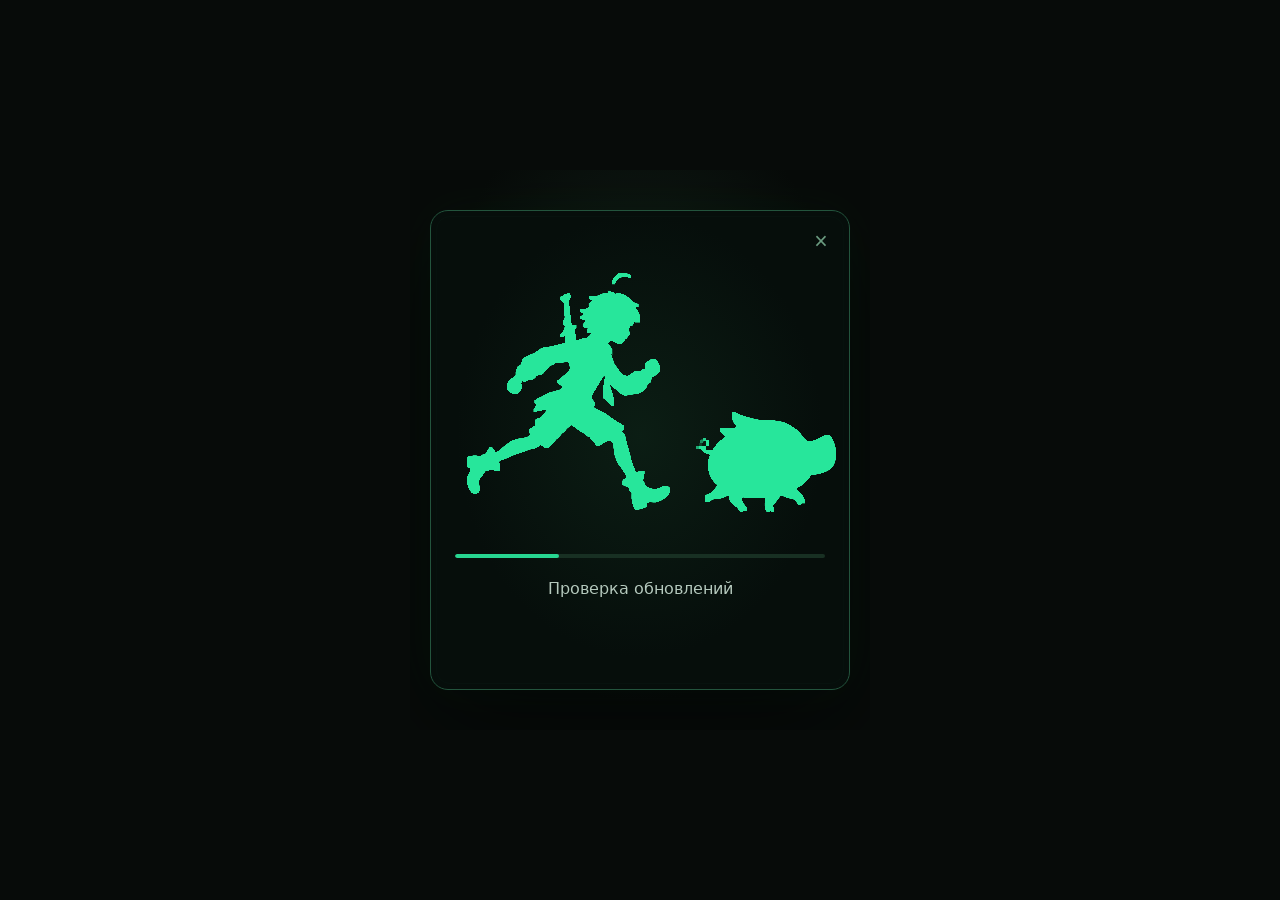
==== commit ddc2f9c1: "Add shared primary/satellite accounts, launcher skin controls and Java 17 SkinsRestorer adapter" ====
--- a/ui/index.html
+++ b/ui/index.html
@@ -37,7 +37,7 @@
 <div class="setting-card"><svg><use href="#i-folder"/></svg><div><h3>Папка игры</h3><p>Путь к папке с установленной игрой.</p></div><button id="game-folder" class="folder-field" type="button"><span id="game-directory">Папка игры</span><svg><use href="#i-folder"/></svg></button></div>
 </div>
 <div class="setting-card music-setting"><svg><use href="#i-monitor"/></svg><div><h3>Фоновая музыка</h3><p id="music-description">SinsWorld · Peaceful Forest</p></div><input type="range" id="music-volume" aria-label="Громкость музыки" min="0" max="100" value="20"><button id="music-setting-toggle" type="button" class="text-button">Выключить</button></div><details id="music-credits" class="music-credits" hidden><summary>О музыке</summary><p><span id="music-credits-tracks"></span> — Kevin MacLeod (incompetech.com). Лицензия Creative Commons Attribution 4.0: https://creativecommons.org/licenses/by/4.0/ . Аудио перекодировано в Ogg Vorbis. Тематическая подборка для сервера.</p></details><div class="form-actions"><button class="text-button save-settings" type="submit">✓ Сохранить изменения</button><span id="settings-result" role="status"></span></div></form></div></section>
-<section id="account" class="page" data-mode="login"><div class="account-card"><div class="account-emblem"><svg><use href="#i-user"/></svg></div><h2 id="account-title">Вход в <span>аккаунт</span></h2><div id="signed-in" hidden><p id="signed-name"></p><button class="secondary" id="logout">Выйти</button></div><div id="account-forms"><form id="account-form" class="account-form"><label>Ник<div class="input-icon"><svg><use href="#i-user"/></svg><input id="nickname" placeholder="Введите ник" autocomplete="username" pattern="[A-Za-z0-9_]{3,16}" maxlength="16" required></div></label><label id="password-label">Пароль<div class="input-icon"><svg><use href="#i-lock"/></svg><input id="password" placeholder="Введите пароль" type="password" minlength="12" maxlength="128" autocomplete="current-password" required><button type="button" class="password-toggle" data-password="password" aria-label="Показать пароль"><svg><use href="#i-eye"/></svg></button></div></label><label id="repeat-label" hidden>Повтор пароля<div class="input-icon"><svg><use href="#i-lock"/></svg><input id="repeat" placeholder="Повторите пароль" type="password" maxlength="128" autocomplete="new-password"><button type="button" class="password-toggle" data-password="repeat" aria-label="Показать повтор пароля"><svg><use href="#i-eye"/></svg></button></div></label><label id="recovery-label" hidden>Код восстановления<input id="recovery" autocomplete="off"></label><label id="remember-label" class="check"><input id="remember" type="checkbox">Запомнить меня</label><button class="primary" id="account-submit">Войти</button></form><div class="auth-links"><button data-auth="register">Создать аккаунт</button><button data-auth="login" hidden>Уже есть аккаунт? Войти</button><button data-auth="recover">Восстановить доступ</button></div><p id="register-hint" class="hint" hidden>Сохраните код восстановления после регистрации.</p><div id="local-account" hidden><button id="local-profile" class="text-button">Использовать ник локально</button><p class="hint">Сервис аккаунтов ещё не подключён. Локальный ник не заменяет вход на сервере.</p></div></div><p id="account-result" class="hint" role="status"></p><div id="recovery-result" hidden><p>Сохраните код восстановления:</p><code id="recovery-code"></code><p class="hint">Код показывается один раз. Не передавайте его другим.</p></div></div></section>
+<section id="account" class="page" data-mode="login"><div class="account-card"><div class="account-emblem"><svg><use href="#i-user"/></svg></div><h2 id="account-title">Вход в <span>аккаунт</span></h2><div id="signed-in" hidden><p id="signed-name"></p><section class="skin-panel" aria-labelledby="skin-title"><h3 id="skin-title">Мой скин</h3><p class="hint">Один скин для всех серверов сети.</p><label>Способ установки<select id="skin-mode"><option value="png">Загрузить PNG</option><option value="name">По нику Minecraft</option><option value="url">По ссылке на PNG</option></select></label><div id="skin-file-row"><button id="skin-pick" class="secondary" type="button">Выбрать PNG</button><span id="skin-file-name">Файл не выбран</span><img id="skin-preview" alt="Выбранный скин" hidden></div><label id="skin-value-row" hidden><span id="skin-value-label">Ник Minecraft</span><input id="skin-value" maxlength="2048" placeholder="Введите ник"></label><label>Модель<select id="skin-variant"><option value="classic">Steve — обычные руки</option><option value="slim">Alex — тонкие руки</option></select></label><p id="skin-upload-hint" class="hint">PNG 64×64 или 64×32 до 256 КБ. Изображение обрабатывается сервисом MineSkin.</p><button id="skin-save" class="primary" type="button">Установить скин</button><p id="skin-result" class="hint" role="status"></p></section><button class="secondary" id="logout">Выйти</button></div><div id="account-forms"><form id="account-form" class="account-form"><label>Ник<div class="input-icon"><svg><use href="#i-user"/></svg><input id="nickname" placeholder="Введите ник" autocomplete="username" pattern="[A-Za-z0-9_]{3,16}" maxlength="16" required></div></label><label id="password-label">Пароль<div class="input-icon"><svg><use href="#i-lock"/></svg><input id="password" placeholder="Введите пароль" type="password" minlength="12" maxlength="128" autocomplete="current-password" required><button type="button" class="password-toggle" data-password="password" aria-label="Показать пароль"><svg><use href="#i-eye"/></svg></button></div></label><label id="repeat-label" hidden>Повтор пароля<div class="input-icon"><svg><use href="#i-lock"/></svg><input id="repeat" placeholder="Повторите пароль" type="password" maxlength="128" autocomplete="new-password"><button type="button" class="password-toggle" data-password="repeat" aria-label="Показать повтор пароля"><svg><use href="#i-eye"/></svg></button></div></label><label id="recovery-label" hidden>Код восстановления<input id="recovery" autocomplete="off"></label><label id="remember-label" class="check"><input id="remember" type="checkbox">Запомнить меня</label><button class="primary" id="account-submit">Войти</button></form><div class="auth-links"><button data-auth="register">Создать аккаунт</button><button data-auth="login" hidden>Уже есть аккаунт? Войти</button><button data-auth="recover">Восстановить доступ</button></div><p id="register-hint" class="hint" hidden>Сохраните код восстановления после регистрации.</p><div id="local-account" hidden><button id="local-profile" class="text-button">Использовать ник локально</button><p class="hint">Сервис аккаунтов ещё не подключён. Локальный ник не заменяет вход на сервере.</p></div></div><p id="account-result" class="hint" role="status"></p><div id="recovery-result" hidden><p>Сохраните код восстановления:</p><code id="recovery-code"></code><p class="hint">Код показывается один раз. Не передавайте его другим.</p></div></div></section>
 </main>
 <footer><div id="operation"><span class="status-dot"></span><div id="operation-progress" class="progress" hidden><i id="operation-fill"></i></div><span id="operation-text">Готов к запуску</span></div><button id="video-toggle" class="text-button" hidden>Пауза видео</button><span id="version"></span></footer>
 </div></div><section id="required-update" class="required-update" role="dialog" aria-modal="true" aria-labelledby="required-update-title" hidden><div class="update-card"><span class="update-emblem" aria-hidden="true">↓</span><h2 id="required-update-title">Доступна новая версия</h2><p id="required-update-message">Обновите лаунчер для продолжения.</p><button id="download-new" class="primary">Скачать новый</button><p id="required-update-status" role="status">Загрузка и установка начнутся здесь, без браузера.</p><button id="update-close" class="text-button">Закрыть лаунчер</button></div></section><div id="toast" role="status" hidden></div>
--- a/ui/style.css
+++ b/ui/style.css
@@ -88,3 +88,7 @@
 .music-credits{color:var(--muted);font-size:14px;line-height:1.5;margin:8px 0 16px}.music-credits summary{cursor:pointer;color:var(--green)}.music-credits p{margin:10px 0}.music-setting #music-description{font-size:14px;max-width:320px}
 
 .avatar.has-skin{background:transparent}.avatar.has-skin:before{display:none}.avatar canvas{width:100%;height:100%;image-rendering:pixelated;position:relative;z-index:1}
+
+.skin-panel{margin:30px 0;padding:24px;border:1px solid #7b8b9860;border-radius:8px;background:#080d16bd}.skin-panel h3{font-size:25px}.skin-panel label{margin:16px 0;font-size:16px}.skin-panel select,.skin-panel input{margin-top:8px;padding:12px;font-size:16px}.skin-panel .hint{font-size:14px}.skin-panel .primary{width:100%;font-size:18px}.skin-panel #skin-file-row{display:flex;align-items:center;gap:12px;flex-wrap:wrap;font-size:14px;color:var(--muted)}#skin-preview{height:96px;width:96px;object-fit:contain;image-rendering:pixelated}#skin-file-name{max-width:220px;overflow-wrap:anywhere}
+
+#account[data-connected=true] .account-emblem{display:none}#account[data-connected=true] .account-card{padding-top:36px;width:600px;margin-left:310px}#account[data-connected=true] .account-card h2{margin-bottom:18px}#account[data-connected=true] .skin-panel{margin:18px 0}#account[data-connected=true] #signed-name{color:var(--green);font-size:22px}
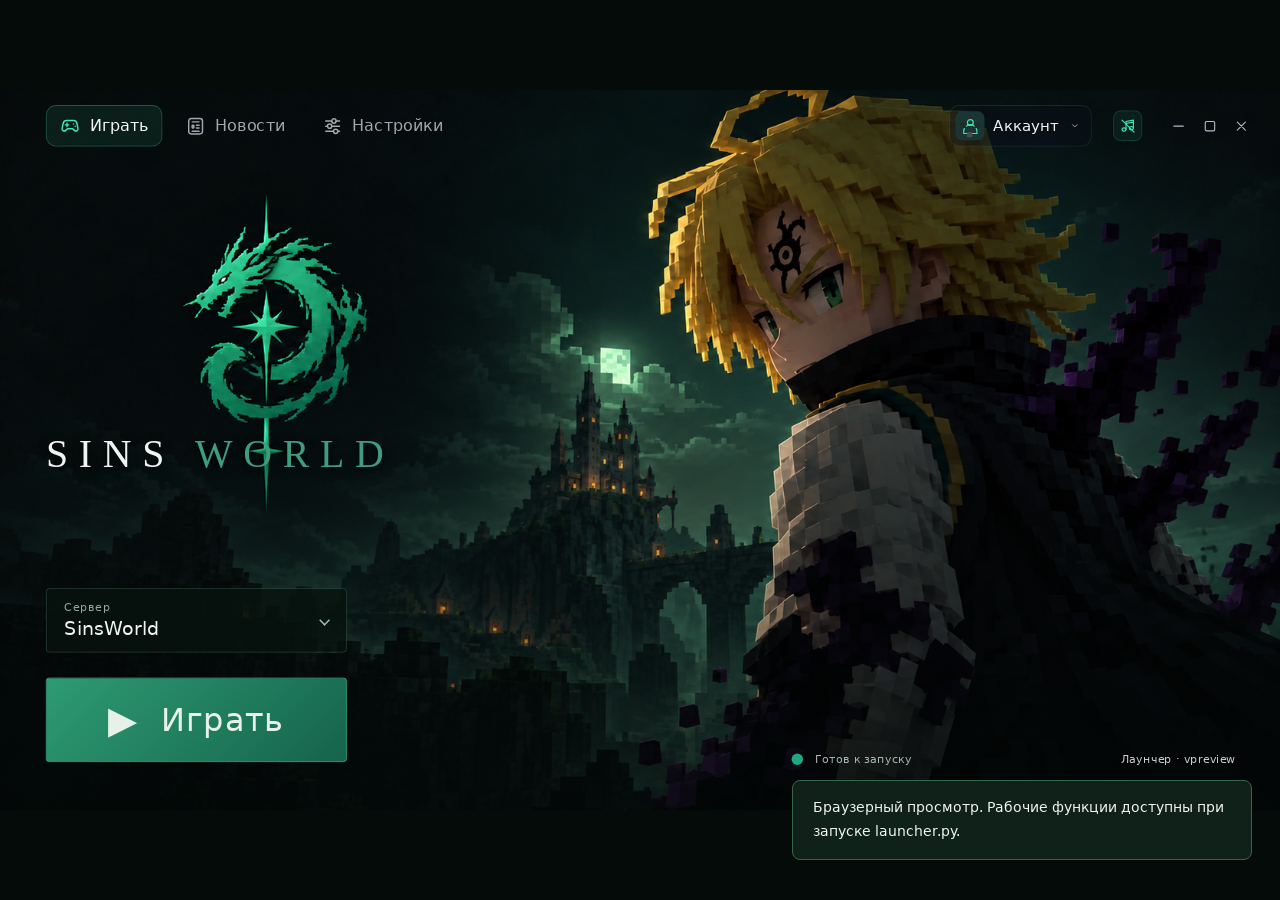
==== commit 1bbf2d60: "Polish account, music and window controls in launcher 1.2.10" ====
--- a/ui/index.html
+++ b/ui/index.html
@@ -6,9 +6,9 @@
 <div id="startup" class="startup"><iframe id="splash-frame" src="splash.html" title="Обновление лаунчера"></iframe><div id="startup-message" hidden><p id="startup-text"></p><button id="startup-continue">Открыть настройки</button><button id="startup-retry">Повторить</button></div></div>
 
 <svg class="svg-library" xmlns="http://www.w3.org/2000/svg"><defs>
-<symbol id="i-home" viewBox="0 0 24 24"><path d="m3 10 9-8 9 8M5 9v12h5v-7h4v7h5V9"/></symbol>
-<symbol id="i-news" viewBox="0 0 24 24"><path d="M5 2h10l4 4v16H5zM14 2v5h5M8 11h8M8 15h8M8 19h6"/></symbol>
-<symbol id="i-settings" viewBox="0 0 24 24"><path d="m9 2-1 3-3 1-3-1-1 4 3 2v3l-2 2 2 4 3-1 3 2 1 2 4-1v-3l3-2h3l1-4-3-2-1-3 1-3-4-2-2 2h-3z"/><circle cx="12" cy="12" r="3"/></symbol>
+<symbol id="i-home" viewBox="0 0 24 24"><path d="M8 5.5h8a4 4 0 0 1 3.9 3.1l1.3 6a2.5 2.5 0 0 1-4.2 2.3l-2-1.9H9l-2 1.9a2.5 2.5 0 0 1-4.2-2.3l1.3-6A4 4 0 0 1 8 5.5Z"/><path d="M6.5 10.5h4m-2-2v4M16 9.5h.01M18 12h.01"/></symbol>
+<symbol id="i-news" viewBox="0 0 24 24"><rect x="4" y="3" width="16" height="18" rx="3"/><path d="M8 7h8M13 11h3M13 14h3M8 18h8"/><rect x="8" y="11" width="2" height="3" rx=".5"/></symbol>
+<symbol id="i-settings" viewBox="0 0 24 24"><path d="M4 6h7m5 0h4M4 12h2m5 0h9M4 18h9m5 0h2"/><circle cx="13.5" cy="6" r="2.5"/><circle cx="8.5" cy="12" r="2.5"/><circle cx="15.5" cy="18" r="2.5"/></symbol>
 <symbol id="i-user" viewBox="0 0 24 24"><circle cx="12" cy="7" r="4"/><path d="M3 22v-3a9 9 0 0 1 18 0v3z"/></symbol>
 <symbol id="i-lock" viewBox="0 0 24 24"><rect x="4" y="10" width="16" height="12" rx="2"/><path d="M8 10V6a4 4 0 0 1 8 0v4M12 15v3"/></symbol>
 <symbol id="i-eye" viewBox="0 0 24 24"><path d="M2 12s4-7 10-7 10 7 10 7-4 7-10 7S2 12 2 12z"/><circle cx="12" cy="12" r="3"/></symbol>
@@ -16,10 +16,15 @@
 <symbol id="i-monitor" viewBox="0 0 24 24"><rect x="2" y="3" width="20" height="14" rx="1"/><path d="M12 17v5M6 22h12"/></symbol>
 <symbol id="i-memory" viewBox="0 0 24 24"><rect x="5" y="5" width="14" height="14" rx="1"/><path d="M9 9h6v6H9zM8 1v4M12 1v4M16 1v4M8 19v4M12 19v4M16 19v4M1 8h4M1 12h4M1 16h4M19 8h4M19 12h4M19 16h4"/></symbol>
 <symbol id="i-download" viewBox="0 0 24 24"><path d="M12 2v13m-5-5 5 5 5-5M3 16v6h18v-6"/></symbol>
+<symbol id="i-chevron" viewBox="0 0 24 24"><path d="m8 10 4 4 4-4"/></symbol>
+<symbol id="i-music" viewBox="0 0 24 24"><path d="M9 17V5l11-2v12M9 8l11-2"/><ellipse cx="6" cy="17" rx="3" ry="2.5"/><ellipse cx="17" cy="15" rx="3" ry="2.5"/><path class="music-slash" d="M3 3l18 18"/></symbol>
+<symbol id="i-minimize" viewBox="0 0 24 24"><path d="M5 12h14"/></symbol>
+<symbol id="i-maximize" viewBox="0 0 24 24"><rect x="5" y="5" width="14" height="14" rx="2"/></symbol>
+<symbol id="i-close" viewBox="0 0 24 24"><path d="m6 6 12 12M18 6 6 18"/></symbol>
 </defs></svg>
 <div id="app-stage" class="is-home"><div class="background"><img class="home-scene" src="home-scene.png" alt=""><img class="naruto-scene" src="naruto-scene.png" alt=""><img class="solo-scene" src="solo-scene.png" alt=""><img class="inner-scene" src="inner-scene.png" alt=""><video id="trailer" muted loop playsinline preload="metadata"></video></div><div class="shade"></div>
 <div id="app" hidden>
-<header><div class="brand"><span class="dragon-mark" aria-hidden="true">ϟ</span><span>SINS <b>WORLD</b></span></div><nav aria-label="Разделы лаунчера"><button class="active" data-page="home"><svg><use href="#i-home"/></svg>Играть</button><button data-page="news"><svg><use href="#i-news"/></svg>Новости</button><button data-page="settings"><svg><use href="#i-settings"/></svg>Настройки</button></nav><div class="drag-space pywebview-drag-region"></div><button id="profile-button"><span class="avatar" aria-hidden="true"><canvas id="profile-head" width="32" height="32" hidden></canvas></span><span id="profile-name">Аккаунт</span><span class="chevron">⌄</span></button><button id="music-toggle" type="button" aria-label="Выключить музыку" title="Музыка">♫</button><div class="window-controls"><button id="minimize" aria-label="Свернуть">−</button><button id="maximize" aria-label="Развернуть">□</button><button id="close" aria-label="Закрыть">×</button></div></header>
+<header><div class="brand"><span class="dragon-mark" aria-hidden="true">ϟ</span><span>SINS <b>WORLD</b></span></div><nav aria-label="Разделы лаунчера"><span class="nav-indicator" aria-hidden="true"></span><button class="active" data-page="home"><svg aria-hidden="true"><use href="#i-home"/></svg>Играть</button><button data-page="news"><svg aria-hidden="true"><use href="#i-news"/></svg>Новости</button><button data-page="settings"><svg><use href="#i-settings"/></svg>Настройки</button></nav><div class="drag-space pywebview-drag-region"></div><button id="profile-button"><span class="avatar" aria-hidden="true"><svg class="avatar-fallback"><use href="#i-user"/></svg><canvas id="profile-head" width="32" height="32" hidden></canvas></span><span id="profile-name">Аккаунт</span><svg class="chevron" aria-hidden="true"><use href="#i-chevron"/></svg></button><button id="music-toggle" type="button" aria-label="Выключить музыку" title="Музыка"><svg aria-hidden="true"><use href="#i-music"/></svg></button><div class="window-controls"><button id="minimize" aria-label="Свернуть" title="Свернуть"><svg aria-hidden="true"><use href="#i-minimize"/></svg></button><button id="maximize" aria-label="Развернуть" title="Развернуть"><svg aria-hidden="true"><use href="#i-maximize"/></svg></button><button id="close" aria-label="Закрыть" title="Закрыть"><svg aria-hidden="true"><use href="#i-close"/></svg></button></div></header>
 <main>
 <section id="home" class="page active"><h1 id="server-wordmark" class="wordmark">SINS <span>WORLD</span></h1><p id="server-subtitle" class="server-subtitle" hidden>МИР ШИНОБИ</p><details id="server-selector" class="server-selector">
 <summary aria-label="Выбор сервера"><span class="server-current"><span class="server-caption">Сервер</span><strong id="selected-server-name">SinsWorld</strong></span><span class="server-chevron" aria-hidden="true">⌄</span></summary>
@@ -42,3 +47,4 @@
 <footer><div id="operation"><span class="status-dot"></span><div id="operation-progress" class="progress" hidden><i id="operation-fill"></i></div><span id="operation-text">Готов к запуску</span></div><button id="video-toggle" class="text-button" hidden>Пауза видео</button><span id="version"></span></footer>
 </div></div><section id="required-update" class="required-update" role="dialog" aria-modal="true" aria-labelledby="required-update-title" hidden><div class="update-card"><span class="update-emblem" aria-hidden="true">↓</span><h2 id="required-update-title">Доступна новая версия</h2><p id="required-update-message">Обновите лаунчер для продолжения.</p><button id="download-new" class="primary">Скачать новый</button><p id="required-update-status" role="status">Загрузка и установка начнутся здесь, без браузера.</p><button id="update-close" class="text-button">Закрыть лаунчер</button></div></section><div id="toast" role="status" hidden></div>
 <audio id="background-music" preload="metadata"></audio><script src="app.js"></script></body></html>
+
--- a/ui/style.css
+++ b/ui/style.css
@@ -92,3 +92,43 @@
 .skin-panel{margin:30px 0;padding:24px;border:1px solid #7b8b9860;border-radius:8px;background:#080d16bd}.skin-panel h3{font-size:25px}.skin-panel label{margin:16px 0;font-size:16px}.skin-panel select,.skin-panel input{margin-top:8px;padding:12px;font-size:16px}.skin-panel .hint{font-size:14px}.skin-panel .primary{width:100%;font-size:18px}.skin-panel #skin-file-row{display:flex;align-items:center;gap:12px;flex-wrap:wrap;font-size:14px;color:var(--muted)}#skin-preview{height:96px;width:96px;object-fit:contain;image-rendering:pixelated}#skin-file-name{max-width:220px;overflow-wrap:anywhere}
 
 #account[data-connected=true] .account-emblem{display:none}#account[data-connected=true] .account-card{padding-top:36px;width:600px;margin-left:310px}#account[data-connected=true] .account-card h2{margin-bottom:18px}#account[data-connected=true] .skin-panel{margin:18px 0}#account[data-connected=true] #signed-name{color:var(--green);font-size:22px}
+
+/* Quiet navigation motion, using the selected server's accent. */
+nav,.is-home nav{position:relative;gap:12px;height:68px;align-self:center;align-items:stretch;isolation:isolate}
+nav button{padding:0 18px;gap:12px;border-radius:13px;font-size:21px;outline-offset:3px;transition:color 200ms ease,background-color 200ms ease}
+nav button svg{width:27px;height:27px;stroke-width:1.7;transition:transform 260ms cubic-bezier(.2,.8,.2,1),color 200ms ease}
+nav button:hover{background:#ffffff08}
+nav button:hover svg{transform:translateY(-2px)}
+nav button:active svg{transform:scale(.92)}
+nav button.active:after{display:none}
+nav button.active,.is-home nav button.active{color:#f5f8f6}
+nav button.active svg{color:var(--green)}
+.nav-indicator{position:absolute;top:7px;bottom:7px;left:0;width:0;border:1px solid color-mix(in srgb,var(--green) 30%,transparent);border-radius:13px;background:color-mix(in srgb,var(--green) 9%,transparent);pointer-events:none;z-index:-1;opacity:0}
+nav.motion-ready .nav-indicator{opacity:1;transition:transform 340ms cubic-bezier(.22,1,.36,1),width 340ms cubic-bezier(.22,1,.36,1),background-color 250ms ease,border-color 250ms ease}
+.page.active{animation:page-arrive 300ms cubic-bezier(.22,1,.36,1) both}
+@keyframes page-arrive{from{opacity:0;translate:0 9px}to{opacity:1;translate:0 0}}
+.primary,.secondary,.text-button,#profile-button,.server-option{transition:background-color 220ms ease,border-color 220ms ease,color 220ms ease,filter 220ms ease,box-shadow 220ms ease}
+@media(prefers-reduced-motion:reduce){*,*:before,*:after{transition:none!important;animation:none!important}nav button:hover svg,nav button:active svg{transform:none}}
+
+
+/* Compact account and window controls share the navigation's visual language. */
+#profile-button{height:54px;padding:6px 12px 6px 7px;gap:11px;border:1px solid #ffffff16;border-radius:13px;background:#0b111c66;font-size:20px;flex-shrink:0;transition:background-color 220ms ease,border-color 220ms ease,box-shadow 220ms ease}
+#profile-button:hover,#profile-button[aria-current="page"]{border-color:color-mix(in srgb,var(--green) 40%,transparent);background:color-mix(in srgb,var(--green) 10%,#0b111c);box-shadow:0 3px 16px #00000018}
+.avatar{width:38px;height:38px;border-radius:9px;overflow:hidden;background:color-mix(in srgb,var(--green) 10%,#162126);color:var(--green);flex-shrink:0}
+.avatar .avatar-fallback{width:23px;height:23px;stroke-width:1.6}
+.avatar.has-skin .avatar-fallback{display:none}
+#profile-button .chevron{width:18px;height:18px;color:#aab6bf;transition:transform 240ms ease,color 220ms ease}
+#profile-button:hover .chevron,#profile-button[aria-current="page"] .chevron{color:var(--green);transform:translateY(2px)}
+#music-toggle,.window-controls button{width:38px;min-width:38px;height:40px;padding:8px;display:grid;place-items:center;border:1px solid transparent;border-radius:10px;flex-shrink:0;transition:color 200ms ease,background-color 200ms ease,border-color 200ms ease}
+#music-toggle svg,.window-controls svg{width:21px;height:21px;stroke-width:1.7;transition:transform 220ms ease}
+#music-toggle{color:var(--green);background:color-mix(in srgb,var(--green) 8%,transparent);border-color:color-mix(in srgb,var(--green) 18%,transparent)}
+#music-toggle:hover{background:color-mix(in srgb,var(--green) 17%,transparent);border-color:color-mix(in srgb,var(--green) 38%,transparent)}
+#music-toggle.muted{color:#8a96a3;background:#ffffff04;border-color:#ffffff10}
+#music-toggle .music-slash{display:none}
+#music-toggle.muted .music-slash{display:block}
+.window-controls{gap:3px;flex-shrink:0}
+.window-controls button{color:#aeb9c5}
+.window-controls button:hover{color:#f2f6fa;background:#ffffff0d;border-color:#ffffff12}
+.window-controls #close:hover{color:#ffb3bc;background:#ed4b6529;border-color:#ed4b6540}
+#music-toggle:active svg,.window-controls button:active svg{transform:scale(.88)}
+@media(prefers-reduced-motion:reduce){#profile-button .chevron,#music-toggle:active svg,.window-controls button:active svg{transform:none}}
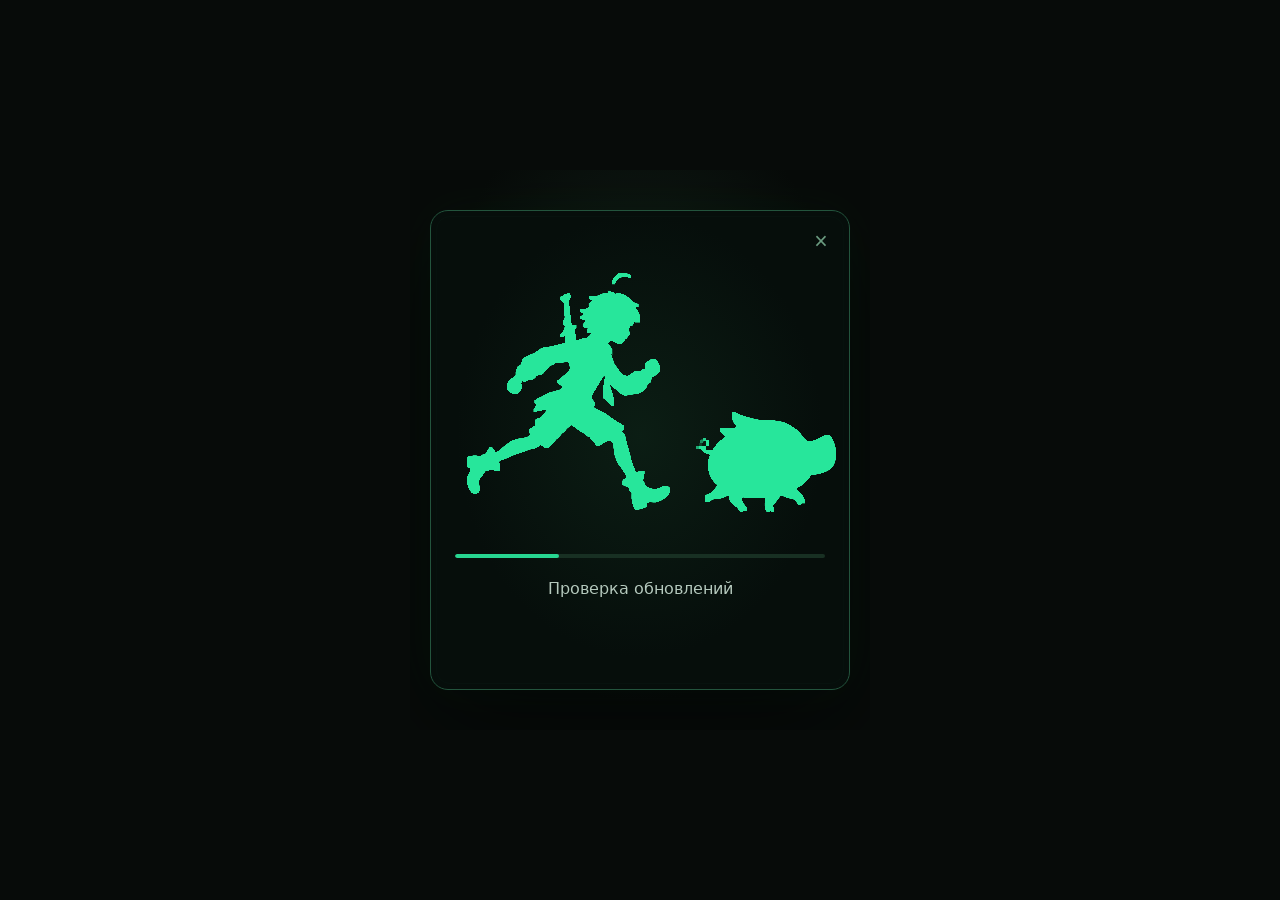
==== commit 03541330: "Package 18 verified supplied Solo Leveling OST tracks in launcher 1.2.11" ====
--- a/ui/index.html
+++ b/ui/index.html
@@ -41,7 +41,7 @@
 <div class="setting-card"><svg><use href="#i-monitor"/></svg><div><h3>Полноэкранный режим</h3><p>Запускать игру в полноэкранном режиме.</p></div><label class="switch"><input name="fullscreen" type="checkbox" aria-label="Полноэкранный режим"><span></span></label></div>
 <div class="setting-card"><svg><use href="#i-folder"/></svg><div><h3>Папка игры</h3><p>Путь к папке с установленной игрой.</p></div><button id="game-folder" class="folder-field" type="button"><span id="game-directory">Папка игры</span><svg><use href="#i-folder"/></svg></button></div>
 </div>
-<div class="setting-card music-setting"><svg><use href="#i-monitor"/></svg><div><h3>Фоновая музыка</h3><p id="music-description">SinsWorld · Peaceful Forest</p></div><input type="range" id="music-volume" aria-label="Громкость музыки" min="0" max="100" value="20"><button id="music-setting-toggle" type="button" class="text-button">Выключить</button></div><details id="music-credits" class="music-credits" hidden><summary>О музыке</summary><p><span id="music-credits-tracks"></span> — Kevin MacLeod (incompetech.com). Лицензия Creative Commons Attribution 4.0: https://creativecommons.org/licenses/by/4.0/ . Аудио перекодировано в Ogg Vorbis. Тематическая подборка для сервера.</p></details><div class="form-actions"><button class="text-button save-settings" type="submit">✓ Сохранить изменения</button><span id="settings-result" role="status"></span></div></form></div></section>
+<div class="setting-card music-setting"><svg><use href="#i-monitor"/></svg><div><h3>Фоновая музыка</h3><p id="music-description">SinsWorld · Peaceful Forest</p></div><input type="range" id="music-volume" aria-label="Громкость музыки" min="0" max="100" value="20"><button id="music-setting-toggle" type="button" class="text-button">Выключить</button></div><details id="music-credits" class="music-credits" hidden><summary>О музыке</summary><p id="music-cc-credits"><span id="music-credits-tracks"></span> — Kevin MacLeod (incompetech.com). Лицензия Creative Commons Attribution 4.0: https://creativecommons.org/licenses/by/4.0/ . Аудио перекодировано в Ogg Vorbis. Тематическая подборка для сервера.</p><p id="music-solo-credits" hidden>Solo Leveling Original Soundtrack — Hiroyuki Sawano. Вокал: XAI, Hannah Grace, Benjamin, mpi и Laco. 18 треков из предоставленного архива. Аудио перекодировано в Ogg Vorbis.</p></details><div class="form-actions"><button class="text-button save-settings" type="submit">✓ Сохранить изменения</button><span id="settings-result" role="status"></span></div></form></div></section>
 <section id="account" class="page" data-mode="login"><div class="account-card"><div class="account-emblem"><svg><use href="#i-user"/></svg></div><h2 id="account-title">Вход в <span>аккаунт</span></h2><div id="signed-in" hidden><p id="signed-name"></p><section class="skin-panel" aria-labelledby="skin-title"><h3 id="skin-title">Мой скин</h3><p class="hint">Один скин для всех серверов сети.</p><label>Способ установки<select id="skin-mode"><option value="png">Загрузить PNG</option><option value="name">По нику Minecraft</option><option value="url">По ссылке на PNG</option></select></label><div id="skin-file-row"><button id="skin-pick" class="secondary" type="button">Выбрать PNG</button><span id="skin-file-name">Файл не выбран</span><img id="skin-preview" alt="Выбранный скин" hidden></div><label id="skin-value-row" hidden><span id="skin-value-label">Ник Minecraft</span><input id="skin-value" maxlength="2048" placeholder="Введите ник"></label><label>Модель<select id="skin-variant"><option value="classic">Steve — обычные руки</option><option value="slim">Alex — тонкие руки</option></select></label><p id="skin-upload-hint" class="hint">PNG 64×64 или 64×32 до 256 КБ. Изображение обрабатывается сервисом MineSkin.</p><button id="skin-save" class="primary" type="button">Установить скин</button><p id="skin-result" class="hint" role="status"></p></section><button class="secondary" id="logout">Выйти</button></div><div id="account-forms"><form id="account-form" class="account-form"><label>Ник<div class="input-icon"><svg><use href="#i-user"/></svg><input id="nickname" placeholder="Введите ник" autocomplete="username" pattern="[A-Za-z0-9_]{3,16}" maxlength="16" required></div></label><label id="password-label">Пароль<div class="input-icon"><svg><use href="#i-lock"/></svg><input id="password" placeholder="Введите пароль" type="password" minlength="12" maxlength="128" autocomplete="current-password" required><button type="button" class="password-toggle" data-password="password" aria-label="Показать пароль"><svg><use href="#i-eye"/></svg></button></div></label><label id="repeat-label" hidden>Повтор пароля<div class="input-icon"><svg><use href="#i-lock"/></svg><input id="repeat" placeholder="Повторите пароль" type="password" maxlength="128" autocomplete="new-password"><button type="button" class="password-toggle" data-password="repeat" aria-label="Показать повтор пароля"><svg><use href="#i-eye"/></svg></button></div></label><label id="recovery-label" hidden>Код восстановления<input id="recovery" autocomplete="off"></label><label id="remember-label" class="check"><input id="remember" type="checkbox">Запомнить меня</label><button class="primary" id="account-submit">Войти</button></form><div class="auth-links"><button data-auth="register">Создать аккаунт</button><button data-auth="login" hidden>Уже есть аккаунт? Войти</button><button data-auth="recover">Восстановить доступ</button></div><p id="register-hint" class="hint" hidden>Сохраните код восстановления после регистрации.</p><div id="local-account" hidden><button id="local-profile" class="text-button">Использовать ник локально</button><p class="hint">Сервис аккаунтов ещё не подключён. Локальный ник не заменяет вход на сервере.</p></div></div><p id="account-result" class="hint" role="status"></p><div id="recovery-result" hidden><p>Сохраните код восстановления:</p><code id="recovery-code"></code><p class="hint">Код показывается один раз. Не передавайте его другим.</p></div></div></section>
 </main>
 <footer><div id="operation"><span class="status-dot"></span><div id="operation-progress" class="progress" hidden><i id="operation-fill"></i></div><span id="operation-text">Готов к запуску</span></div><button id="video-toggle" class="text-button" hidden>Пауза видео</button><span id="version"></span></footer>
